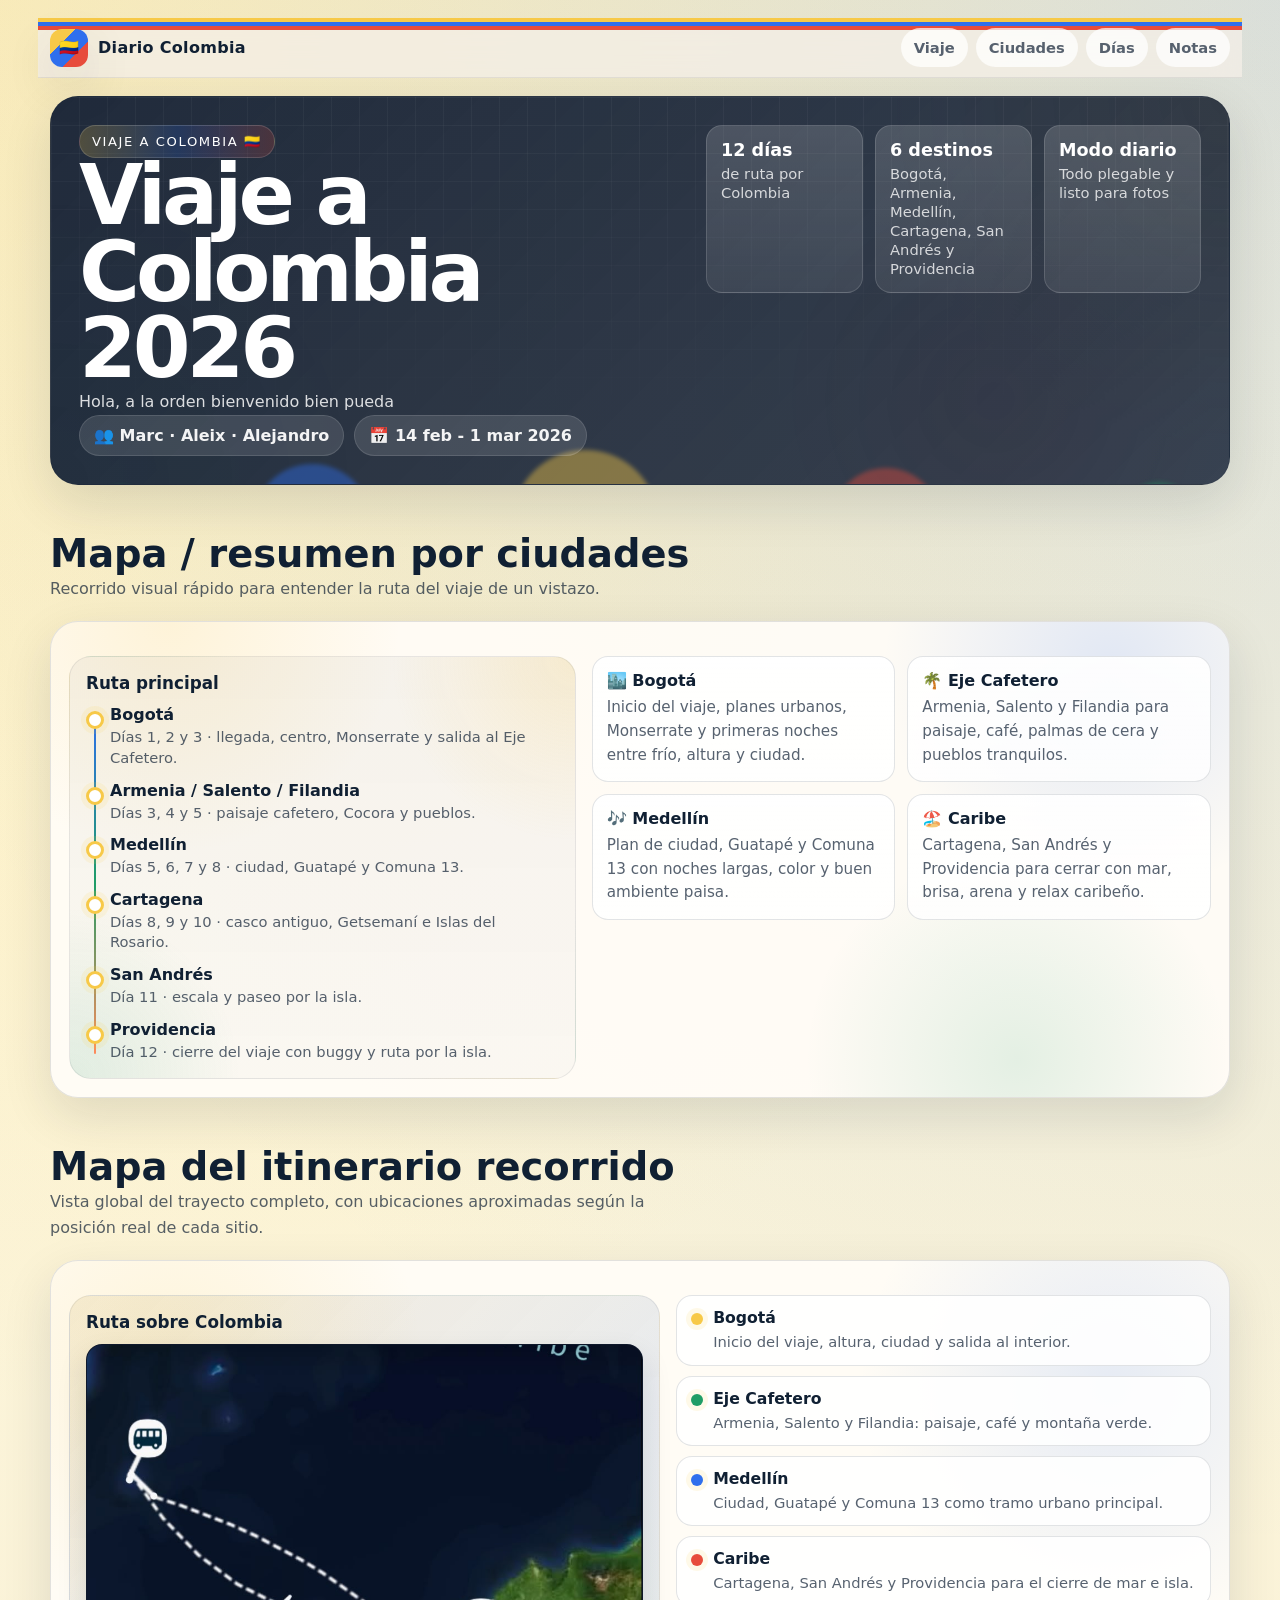
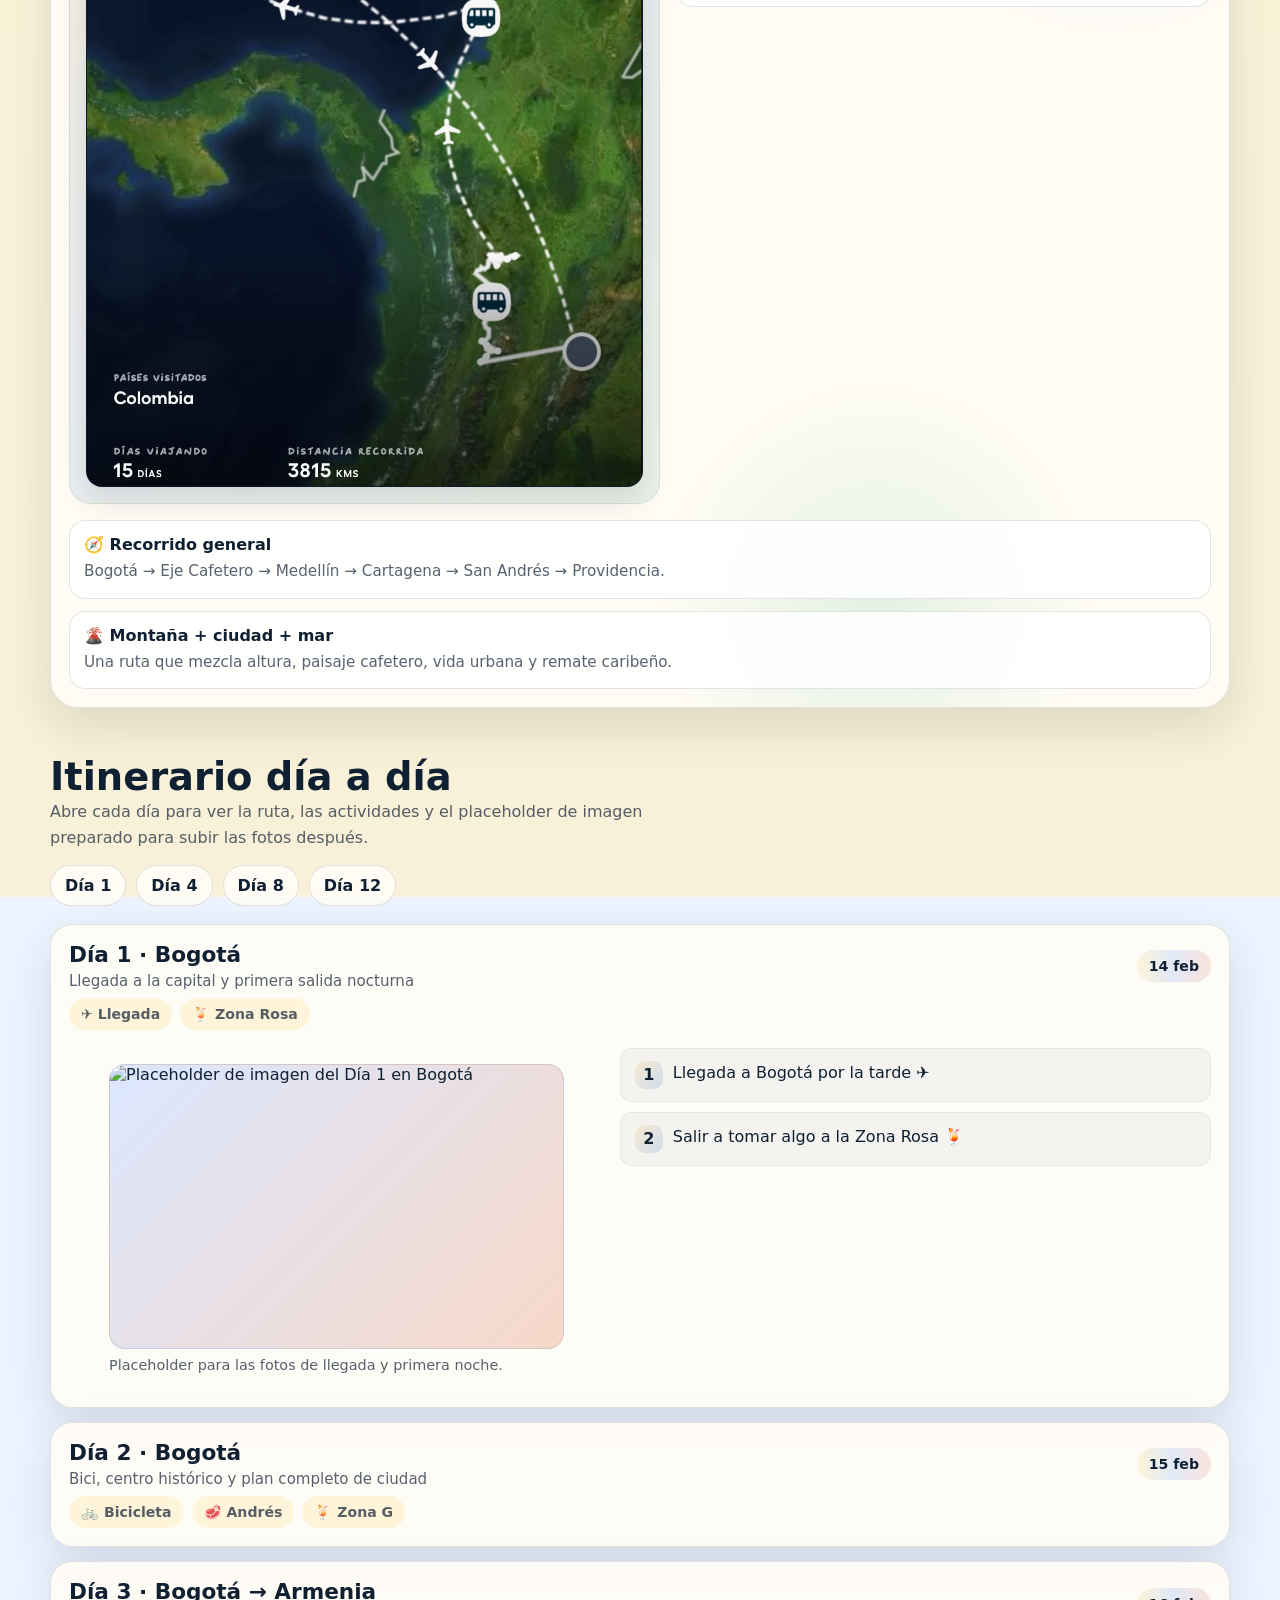
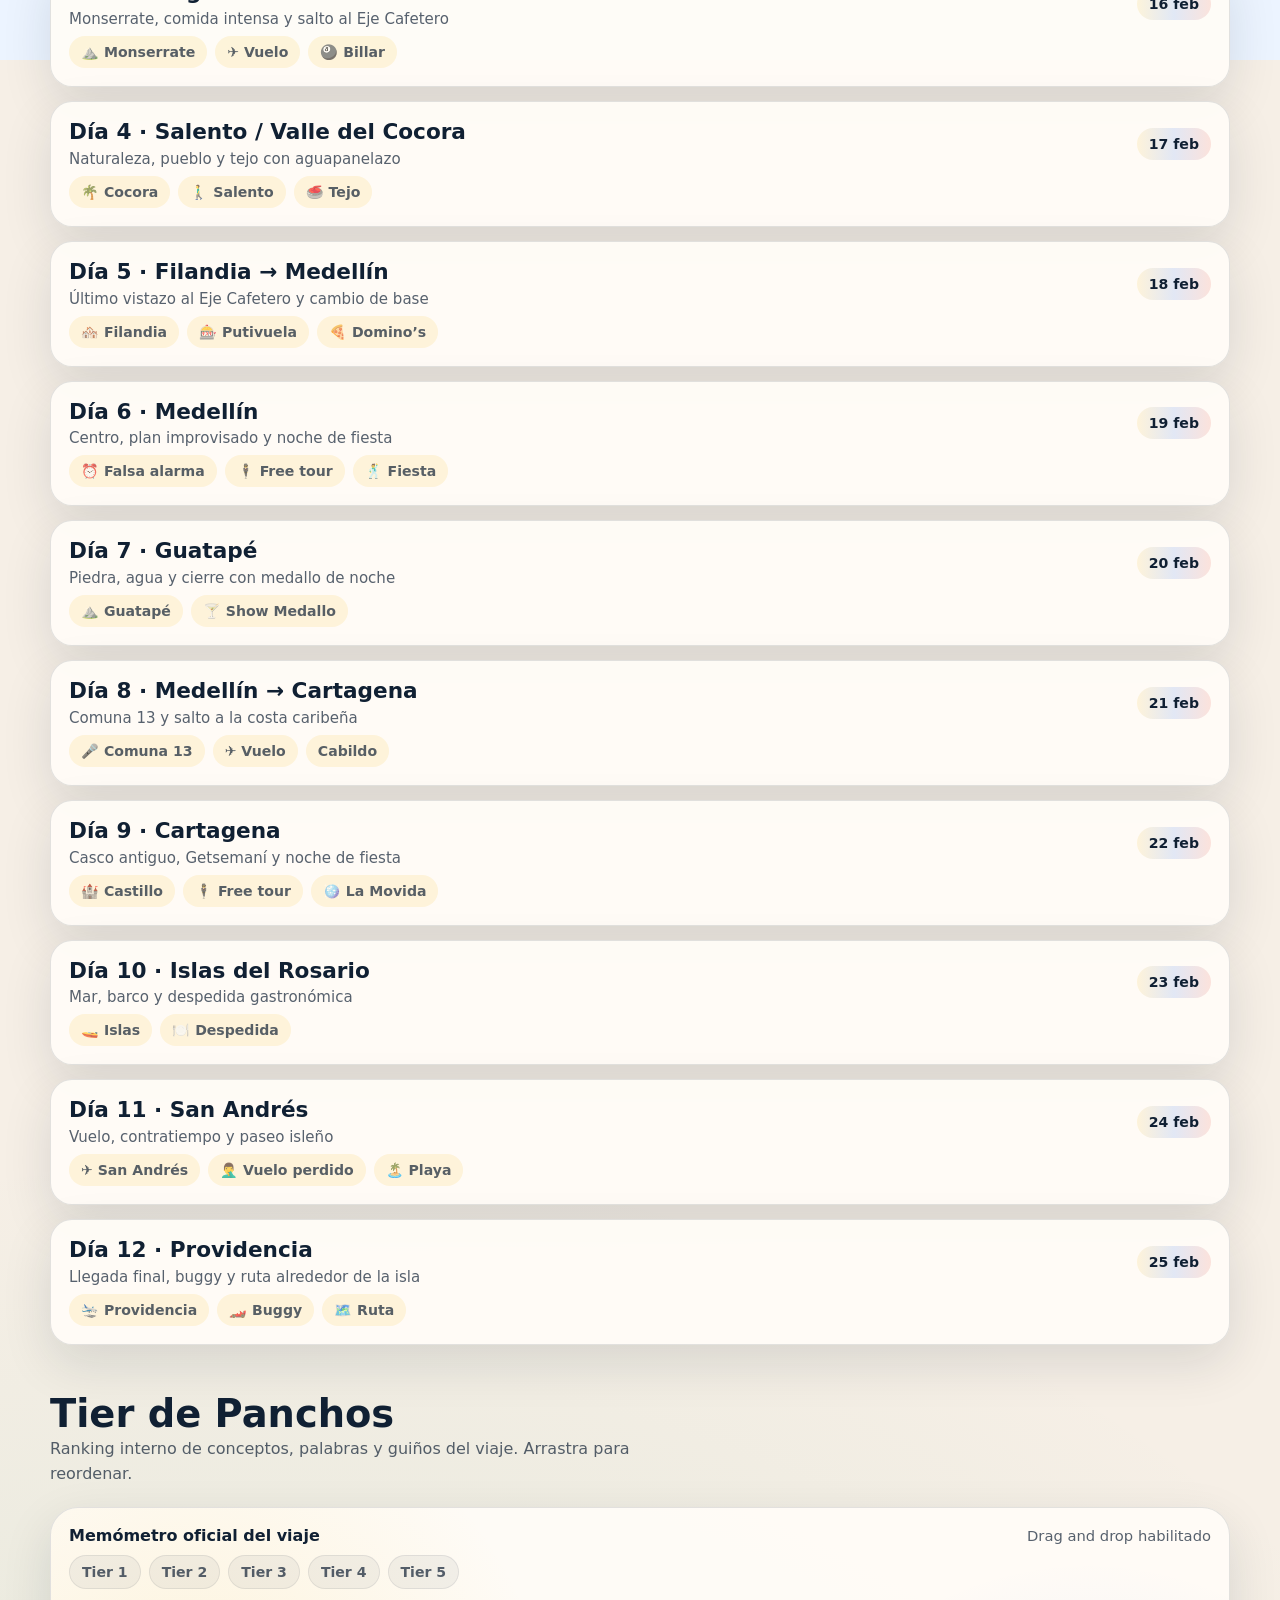
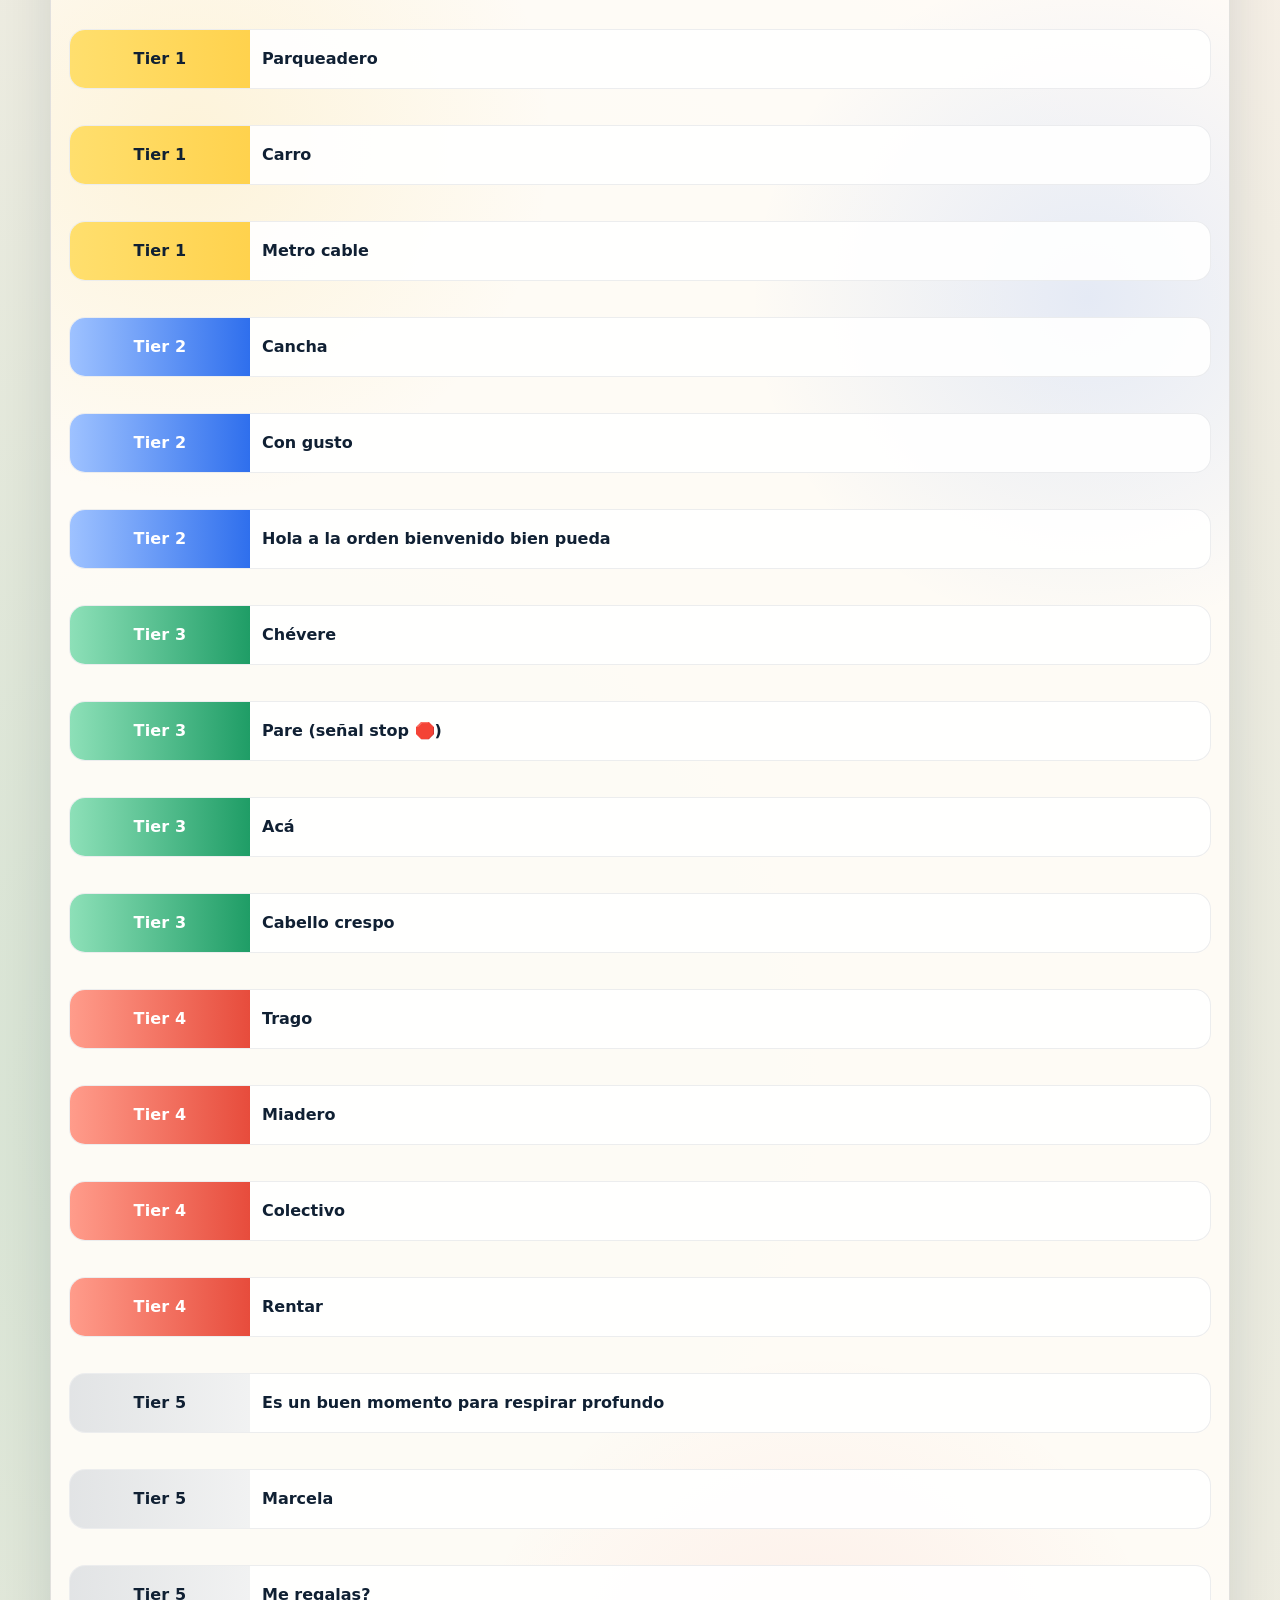
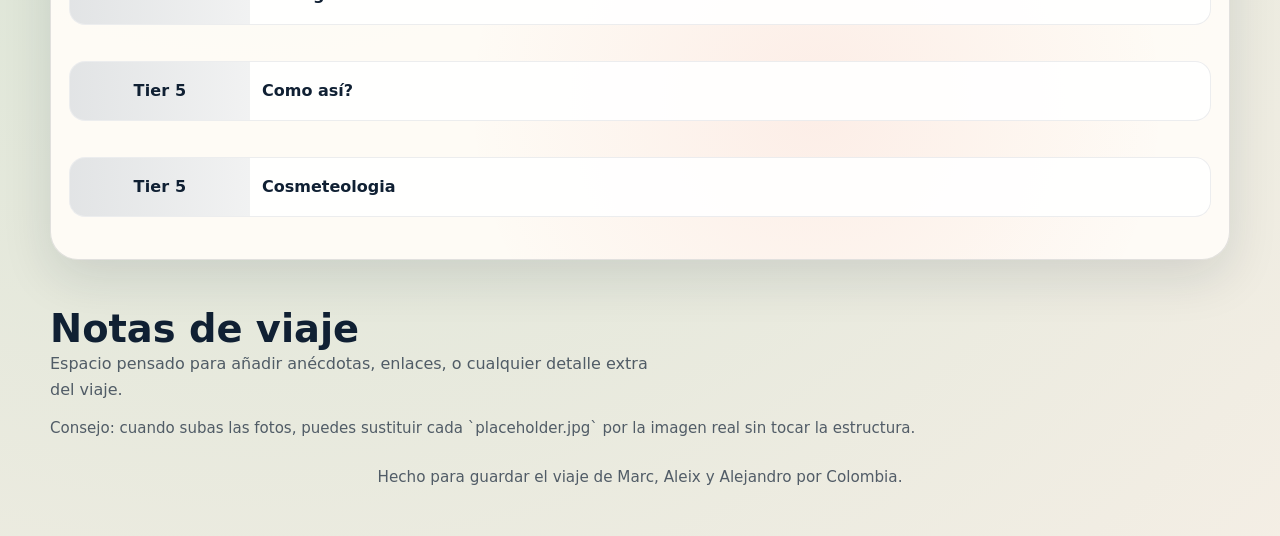
==== colombia/index.html @ e9a7271c "Colombia Init" ====
<!DOCTYPE html>
<html lang="es">
<head>
  <meta charset="UTF-8" />
  <meta name="viewport" content="width=device-width, initial-scale=1.0" />
  <meta name="theme-color" content="#0f172a" />
  <meta name="description" content="Diario de viaje interactivo del viaje a Colombia de Marc, Aleix y Alejandro." />
  <title>Viaje a Colombia 🇨🇴</title>
  <style>
    :root {
      --bg: #f6f0dd;
      --surface: rgba(255, 252, 247, 0.94);
      --surface-2: rgba(255, 255, 255, 0.72);
      --text: #102033;
      --muted: rgba(16, 32, 51, 0.7);
      --line: rgba(16, 32, 51, 0.12);
      --accent: #2f6fed;
      --accent-2: #ff8a5b;
      --success: #1f9d66;
      --col-yellow: #f7c948;
      --col-blue: #2f6fed;
      --col-red: #e74c3c;
      --col-green: #1f9d66;
      --shadow: 0 18px 50px rgba(16, 32, 51, 0.12);
      --radius-xl: 28px;
      --radius-lg: 22px;
      --radius-md: 16px;
      --radius-sm: 12px;
      --max: 1180px;
    }

    * { box-sizing: border-box; }
    html { scroll-behavior: smooth; }
    body {
      margin: 0;
      font-family: Inter, system-ui, -apple-system, BlinkMacSystemFont, "Segoe UI", sans-serif;
      color: var(--text);
      background:
        radial-gradient(circle at top left, rgba(247, 201, 72, 0.22), transparent 20%),
        radial-gradient(circle at top right, rgba(47, 111, 237, 0.18), transparent 22%),
        radial-gradient(circle at 20% 85%, rgba(31, 157, 102, 0.16), transparent 26%),
        linear-gradient(180deg, #fff8d9 0%, #f8f0d8 36%, #ecf4ff 36%, #ecf4ff 47%, #f6efe6 47%, #f6efe6 100%);
      min-height: 100vh;
      overflow-x: hidden;
    }

    img { display: block; max-width: 100%; }
    a { color: inherit; text-decoration: none; }
    button { font: inherit; }

    .page {
      width: min(calc(100% - 24px), var(--max));
      margin: 0 auto;
      padding: 16px 0 40px;
    }

    .topbar {
      position: sticky;
      top: 0;
      z-index: 50;
      backdrop-filter: blur(14px);
      background: rgba(244, 239, 231, 0.78);
      border-bottom: 1px solid rgba(16, 32, 51, 0.08);
      margin: 0 -12px 18px;
      padding: 10px 12px;
      box-shadow: inset 0 4px 0 0 var(--col-yellow), inset 0 8px 0 0 var(--col-blue), inset 0 12px 0 0 var(--col-red);
    }

    .topbar-inner {
      display: flex;
      align-items: center;
      justify-content: space-between;
      gap: 12px;
    }

    .brand {
      display: inline-flex;
      align-items: center;
      gap: 10px;
      font-weight: 800;
      letter-spacing: .02em;
      white-space: nowrap;
    }

    .brand-mark {
      width: 38px;
      height: 38px;
      border-radius: 12px;
      display: grid;
      place-items: center;
      background: linear-gradient(135deg, var(--col-yellow) 0 34%, var(--col-blue) 34% 67%, var(--col-red) 67% 100%);
      color: #fff;
      box-shadow: var(--shadow);
    }

    .nav {
      display: flex;
      gap: 8px;
      flex-wrap: wrap;
      justify-content: flex-end;
    }

    .nav a {
      padding: 10px 12px;
      border: 1px solid transparent;
      border-radius: 999px;
      background: var(--surface-2);
      color: var(--muted);
      font-weight: 600;
      font-size: .92rem;
    }

    .hero {
      position: relative;
      overflow: hidden;
      border: 1px solid rgba(16, 32, 51, 0.08);
      border-radius: var(--radius-xl);
      background:
        linear-gradient(135deg, rgba(18, 30, 51, 0.94), rgba(18, 30, 51, 0.82)),
        radial-gradient(circle at top right, rgba(247, 201, 72, 0.32), transparent 28%),
        radial-gradient(circle at bottom left, rgba(31, 157, 102, 0.22), transparent 26%),
        radial-gradient(circle at 80% 78%, rgba(231, 76, 60, 0.18), transparent 22%);
      color: #fff;
      box-shadow: var(--shadow);
    }

    .hero::before {
      content: "";
      position: absolute;
      inset: 0;
      background-image:
        linear-gradient(rgba(255,255,255,0.05) 1px, transparent 1px),
        linear-gradient(90deg, rgba(255,255,255,0.05) 1px, transparent 1px);
      background-size: 28px 28px;
      mask-image: linear-gradient(180deg, rgba(0,0,0,.8), transparent 90%);
      pointer-events: none;
    }

    .hero::after {
      content: "";
      position: absolute;
      inset: auto -8% -10% -8%;
      height: 180px;
      background:
        radial-gradient(circle at 12% 100%, rgba(31, 157, 102, 0.95) 0 36px, transparent 38px),
        radial-gradient(circle at 26% 100%, rgba(47, 111, 237, 0.95) 0 58px, transparent 60px),
        radial-gradient(circle at 46% 100%, rgba(247, 201, 72, 0.95) 0 72px, transparent 74px),
        radial-gradient(circle at 68% 100%, rgba(231, 76, 60, 0.9) 0 54px, transparent 56px),
        radial-gradient(circle at 88% 100%, rgba(31, 157, 102, 0.8) 0 40px, transparent 42px);
      opacity: 0.45;
      filter: blur(2px);
      pointer-events: none;
    }

    .hero-inner {
      position: relative;
      z-index: 1;
      display: grid;
      gap: 22px;
      padding: 22px;
    }

    .eyebrow {
      display: inline-flex;
      align-items: center;
      gap: 8px;
      width: fit-content;
      padding: 8px 12px;
      border-radius: 999px;
      background: linear-gradient(90deg, rgba(247, 201, 72, 0.22), rgba(47, 111, 237, 0.18), rgba(231, 76, 60, 0.2));
      border: 1px solid rgba(255,255,255,0.14);
      font-size: .82rem;
      letter-spacing: .12em;
      text-transform: uppercase;
    }

    .hero h1 {
      margin: 0;
      font-size: clamp(2.4rem, 8vw, 5.2rem);
      line-height: .92;
      letter-spacing: -.05em;
    }

    .hero p {
      margin: 0;
      color: rgba(255,255,255,0.84);
      line-height: 1.7;
      max-width: 62ch;
    }

    .chips {
      display: flex;
      flex-wrap: wrap;
      gap: 10px;
    }

    .chip {
      padding: 10px 14px;
      border-radius: 999px;
      background: rgba(255,255,255,0.12);
      border: 1px solid rgba(255,255,255,0.12);
      font-weight: 600;
      color: rgba(255,255,255,0.94);
    }

    .hero-actions {
      display: flex;
      flex-wrap: wrap;
      gap: 10px;
    }

    .btn {
      appearance: none;
      border: 0;
      border-radius: 999px;
      padding: 12px 16px;
      font-weight: 700;
      cursor: pointer;
      transition: transform .2s ease, opacity .2s ease, background .2s ease;
    }

    .btn:hover { transform: translateY(-1px); }
    .btn-primary { background: #fff; color: var(--text); }
    .btn-secondary { background: rgba(255,255,255,0.12); color: #fff; border: 1px solid rgba(255,255,255,0.14); }

    .stats {
      display: grid;
      grid-template-columns: repeat(3, minmax(0, 1fr));
      gap: 12px;
    }

    .stat {
      padding: 14px;
      border-radius: var(--radius-md);
      background: linear-gradient(180deg, rgba(255,255,255,0.16), rgba(255,255,255,0.08));
      border: 1px solid rgba(255,255,255,0.14);
    }

    .stat strong {
      display: block;
      font-size: 1.1rem;
      margin-bottom: 4px;
    }

    .stat span { color: rgba(255,255,255,0.78); font-size: .92rem; }

    .section {
      padding-top: 22px;
    }

    .section-header {
      display: flex;
      align-items: end;
      justify-content: space-between;
      gap: 12px;
      margin: 24px 0 14px;
    }

    .section-header h2 {
      margin: 0;
      font-size: clamp(1.55rem, 4vw, 2.4rem);
    }

    .section-header p {
      margin: 0;
      color: var(--muted);
      max-width: 60ch;
      line-height: 1.6;
    }

    .cities {
      margin-top: 20px;
      padding: 18px;
      border: 1px solid var(--line);
      border-radius: var(--radius-xl);
      background: var(--surface);
      box-shadow: var(--shadow);
      position: relative;
      overflow: hidden;
    }

    .cities::before {
      content: "";
      position: absolute;
      inset: 0;
      background:
        radial-gradient(circle at 10% 0%, rgba(247, 201, 72, 0.16), transparent 20%),
        radial-gradient(circle at 90% 10%, rgba(47, 111, 237, 0.14), transparent 20%),
        radial-gradient(circle at 82% 92%, rgba(31, 157, 102, 0.12), transparent 20%);
      pointer-events: none;
    }

    .cities > * { position: relative; z-index: 1; }

    .cities-grid {
      display: grid;
      gap: 16px;
      margin-top: 16px;
    }

    .route-map {
      padding: 16px;
      border-radius: var(--radius-lg);
      background:
        radial-gradient(circle at top right, rgba(247, 201, 72, 0.18), transparent 28%),
        radial-gradient(circle at bottom left, rgba(31, 157, 102, 0.12), transparent 26%),
        linear-gradient(180deg, rgba(16, 32, 51, 0.04), rgba(16, 32, 51, 0.02));
      border: 1px solid rgba(16, 32, 51, 0.08);
    }

    .route-map h3 {
      margin: 0 0 12px;
      font-size: 1.05rem;
    }

    .route-line {
      display: grid;
      gap: 12px;
      position: relative;
      padding-left: 18px;
    }

    .route-line::before {
      content: "";
      position: absolute;
      left: 8px;
      top: 8px;
      bottom: 8px;
      width: 2px;
      background: linear-gradient(180deg, var(--accent), var(--success), var(--accent-2));
      border-radius: 999px;
    }

    .stop {
      position: relative;
      display: grid;
      gap: 3px;
      padding-left: 6px;
    }

    .stop::before {
      content: "";
      position: absolute;
      left: -18px;
      top: 6px;
      width: 12px;
      height: 12px;
      border-radius: 50%;
      background: #fff;
      border: 3px solid var(--col-yellow);
      box-shadow: 0 0 0 5px rgba(247, 201, 72, 0.12);
    }

    .stop strong { display: block; }

    .stop span {
      color: var(--muted);
      font-size: .92rem;
      line-height: 1.4;
    }

    .city-cards {
      display: grid;
      gap: 12px;
    }

    .city-card {
      padding: 14px;
      border-radius: var(--radius-md);
      background: linear-gradient(180deg, rgba(255,255,255,0.92), rgba(255,255,255,0.82));
      border: 1px solid var(--line);
    }

    .city-card strong {
      display: block;
      margin-bottom: 6px;
      font-size: 1rem;
    }

    .city-card p {
      margin: 0;
      color: var(--muted);
      line-height: 1.55;
      font-size: .95rem;
    }

    .journey-map {
      margin-top: 20px;
      padding: 18px;
      border: 1px solid var(--line);
      border-radius: var(--radius-xl);
      background: var(--surface);
      box-shadow: var(--shadow);
      position: relative;
      overflow: hidden;
    }

    .journey-map::before {
      content: "";
      position: absolute;
      inset: 0;
      background:
        radial-gradient(circle at 12% 18%, rgba(247, 201, 72, 0.18), transparent 18%),
        radial-gradient(circle at 88% 12%, rgba(47, 111, 237, 0.14), transparent 18%),
        radial-gradient(circle at 60% 88%, rgba(31, 157, 102, 0.14), transparent 20%);
      pointer-events: none;
    }

    .journey-map > * { position: relative; z-index: 1; }

    .journey-map-grid {
      display: grid;
      gap: 16px;
      margin-top: 16px;
    }

    .journey-visual {
      padding: 16px;
      border-radius: var(--radius-lg);
      border: 1px solid rgba(16, 32, 51, 0.08);
      background:
        linear-gradient(180deg, rgba(16, 32, 51, 0.03), rgba(16, 32, 51, 0.01)),
        linear-gradient(135deg, rgba(247, 201, 72, 0.14), rgba(47, 111, 237, 0.08), rgba(31, 157, 102, 0.08));
    }

    .journey-skip {
      display: grid;
      gap: 14px;
    }

    .journey-step {
      display: grid;
      gap: 4px;
      padding: 12px 14px;
      border-radius: var(--radius-md);
      background: rgba(255,255,255,0.86);
      border: 1px solid rgba(16, 32, 51, 0.08);
      position: relative;
      margin-left: 18px;
    }

    .journey-step::before {
      content: "";
      position: absolute;
      left: -18px;
      top: 50%;
      transform: translateY(-50%);
      width: 12px;
      height: 12px;
      border-radius: 50%;
      background: linear-gradient(135deg, var(--col-yellow), var(--col-blue), var(--col-red));
      box-shadow: 0 0 0 5px rgba(247, 201, 72, 0.12);
    }

    .journey-step strong {
      display: block;
      font-size: 1rem;
    }

    .journey-step span {
      color: var(--muted);
      font-size: .92rem;
      line-height: 1.45;
    }

    .route-connector {
      height: 3px;
      border-radius: 999px;
      background: linear-gradient(90deg, var(--col-yellow), var(--col-blue), var(--col-green), var(--col-red));
      margin: 14px 0;
    }

    .journey-summary {
      display: grid;
      gap: 12px;
    }

    .journey-summary-card {
      padding: 14px;
      border-radius: var(--radius-md);
      background: rgba(255,255,255,0.88);
      border: 1px solid var(--line);
    }

    .journey-summary-card strong {
      display: block;
      margin-bottom: 6px;
      font-size: 1rem;
    }

    .journey-summary-card p {
      margin: 0;
      color: var(--muted);
      line-height: 1.55;
      font-size: .95rem;
    }

    .map-panel {
      margin-top: 20px;
      padding: 18px;
      border: 1px solid var(--line);
      border-radius: var(--radius-xl);
      background: var(--surface);
      box-shadow: var(--shadow);
      position: relative;
      overflow: hidden;
    }

    .map-panel::before {
      content: "";
      position: absolute;
      inset: 0;
      background:
        radial-gradient(circle at 10% 10%, rgba(247, 201, 72, 0.16), transparent 18%),
        radial-gradient(circle at 90% 12%, rgba(47, 111, 237, 0.12), transparent 18%),
        radial-gradient(circle at 70% 90%, rgba(31, 157, 102, 0.12), transparent 18%);
      pointer-events: none;
    }

    .map-panel > * { position: relative; z-index: 1; }

    .map-grid {
      display: grid;
      gap: 16px;
      margin-top: 16px;
    }

    .map-figure {
      padding: 16px;
      border-radius: var(--radius-lg);
      border: 1px solid rgba(16, 32, 51, 0.08);
      background:
        linear-gradient(180deg, rgba(16, 32, 51, 0.03), rgba(16, 32, 51, 0.01)),
        linear-gradient(135deg, rgba(247, 201, 72, 0.12), rgba(47, 111, 237, 0.08), rgba(31, 157, 102, 0.08));
    }

    .map-figure h3 {
      margin: 0 0 12px;
      font-size: 1.05rem;
    }

    .colombia-map {
      width: 100%;
      height: auto;
      display: block;
    }

    .map-image {
      width: 100%;
      display: block;
      aspect-ratio: 3 / 4;
      object-fit: cover;
      object-position: center;
      border-radius: var(--radius-md);
      border: 1px solid rgba(16, 32, 51, 0.1);
      box-shadow: 0 14px 30px rgba(16, 32, 51, 0.12);
      background: #0f172a;
    }

    .map-path {
      stroke: var(--text);
      stroke-width: 3.2;
      stroke-linecap: round;
      stroke-linejoin: round;
      fill: none;
      stroke-dasharray: 7 7;
      opacity: 0.9;
    }

    .map-point {
      stroke: #fff;
      stroke-width: 4;
    }

    .map-point-label {
      font-size: 11px;
      fill: var(--text);
      font-weight: 700;
    }

    .map-point-dates {
      font-size: 9px;
      fill: var(--muted);
    }

    .map-legend {
      display: grid;
      gap: 10px;
    }

    .legend-item {
      display: flex;
      align-items: flex-start;
      gap: 10px;
      padding: 12px 14px;
      border-radius: var(--radius-md);
      background: rgba(255,255,255,0.88);
      border: 1px solid var(--line);
    }

    .legend-dot {
      width: 12px;
      height: 12px;
      border-radius: 50%;
      margin-top: 5px;
      flex: 0 0 auto;
      box-shadow: 0 0 0 5px rgba(247, 201, 72, 0.12);
    }

    .legend-item strong {
      display: block;
      margin-bottom: 4px;
      font-size: .98rem;
    }

    .legend-item span {
      color: var(--muted);
      font-size: .92rem;
      line-height: 1.45;
    }

    .tier-wrap {
      margin-top: 20px;
      padding: 18px;
      border: 1px solid var(--line);
      border-radius: var(--radius-xl);
      background: var(--surface);
      box-shadow: var(--shadow);
      position: relative;
      overflow: hidden;
    }

    .tier-wrap::before {
      content: "";
      position: absolute;
      inset: 0;
      background:
        radial-gradient(circle at 12% 12%, rgba(247, 201, 72, 0.16), transparent 18%),
        radial-gradient(circle at 88% 20%, rgba(47, 111, 237, 0.12), transparent 18%),
        radial-gradient(circle at 65% 92%, rgba(231, 76, 60, 0.08), transparent 18%);
      pointer-events: none;
    }

    .tier-wrap > * { position: relative; z-index: 1; }

    .tier-list {
      display: grid;
      gap: 12px;
      margin-top: 16px;
    }

    .tier-header {
      display: flex;
      flex-wrap: wrap;
      align-items: center;
      justify-content: space-between;
      gap: 10px;
      margin-bottom: 8px;
    }

    .tier-header strong {
      font-size: 1rem;
    }

    .tier-header span {
      color: var(--muted);
      font-size: .92rem;
    }

    .tier-item {
      display: grid;
      grid-template-columns: 132px 1fr;
      gap: 12px;
      align-items: stretch;
      border-radius: var(--radius-md);
      overflow: hidden;
      border: 1px solid rgba(16, 32, 51, 0.08);
      background: rgba(255,255,255,0.9);
      cursor: grab;
    }

    .tier-item:active { cursor: grabbing; }

    .tier-item.dragging { opacity: .55; transform: scale(.99); }

    .tier-rank {
      display: grid;
      place-items: center;
      padding: 14px 10px;
      font-weight: 900;
      color: #102033;
      text-align: center;
      line-height: 1.15;
      letter-spacing: .01em;
    }

    .tier-content {
      padding: 14px 14px 14px 0;
      display: flex;
      align-items: center;
      min-height: 58px;
      font-weight: 700;
    }

    .tier-item.t-top .tier-rank { background: linear-gradient(90deg, #ffdf6e, #ffd24d); }
    .tier-item.t-bacano .tier-rank { background: linear-gradient(90deg, #8de0b8, #1f9d66); color: #fff; }
    .tier-item.t-raro .tier-rank { background: linear-gradient(90deg, #9ec2ff, #2f6fed); color: #fff; }
    .tier-item.t-uff .tier-rank { background: linear-gradient(90deg, #ff9c8b, #e74c3c); color: #fff; }
    .tier-item.t-ruido .tier-rank { background: linear-gradient(90deg, rgba(16, 32, 51, 0.12), rgba(16, 32, 51, 0.06)); }

    .tier-dropzone {
      height: 12px;
      border-radius: 999px;
      background: transparent;
    }

    .tier-dropzone.active {
      background: linear-gradient(90deg, rgba(247, 201, 72, 0.2), rgba(47, 111, 237, 0.14), rgba(31, 157, 102, 0.14));
    }

    .tier-note {
      margin-top: 12px;
      color: var(--muted);
      font-size: .94rem;
      line-height: 1.6;
    }

    .tier-pills {
      display: flex;
      flex-wrap: wrap;
      gap: 8px;
      margin-top: 10px;
    }

    .tier-pill {
      padding: 8px 12px;
      border-radius: 999px;
      background: rgba(16, 32, 51, 0.05);
      border: 1px solid rgba(16, 32, 51, 0.08);
      color: var(--muted);
      font-size: .88rem;
      font-weight: 700;
    }

    .controls {
      display: flex;
      flex-wrap: wrap;
      gap: 10px;
      margin: 14px 0 18px;
    }

    .control {
      padding: 10px 14px;
      border-radius: 999px;
      border: 1px solid var(--line);
      background: var(--surface);
      color: var(--text);
      cursor: pointer;
      font-weight: 700;
    }

    .timeline {
      display: grid;
      gap: 14px;
    }

    .day {
      border: 1px solid var(--line);
      border-radius: var(--radius-lg);
      background: var(--surface);
      box-shadow: var(--shadow);
      overflow: hidden;
    }

    .day summary {
      list-style: none;
      cursor: pointer;
      padding: 16px;
      display: grid;
      gap: 10px;
    }

    .day summary::-webkit-details-marker { display: none; }

    .day-head {
      display: flex;
      align-items: center;
      justify-content: space-between;
      gap: 14px;
    }

    .day-title {
      display: grid;
      gap: 6px;
    }

    .day-title h3 {
      margin: 0;
      font-size: 1.22rem;
      line-height: 1.1;
    }

    .day-meta {
      color: var(--muted);
      font-size: .94rem;
    }

    .day-badge {
      flex: 0 0 auto;
      padding: 8px 12px;
      border-radius: 999px;
      background: linear-gradient(90deg, rgba(247, 201, 72, 0.16), rgba(47, 111, 237, 0.14), rgba(231, 76, 60, 0.14));
      color: var(--text);
      font-weight: 800;
      font-size: .88rem;
    }

    .day-body {
      display: grid;
      gap: 16px;
      padding: 0 16px 16px;
    }

    .day-open {
      display: flex;
      flex-wrap: wrap;
      gap: 8px;
      margin-top: -2px;
    }

    .mini-chip {
      padding: 8px 12px;
      border-radius: 999px;
      background: rgba(247, 201, 72, 0.16);
      color: var(--muted);
      font-weight: 700;
      font-size: .88rem;
    }

    .content-grid {
      display: grid;
      gap: 16px;
    }

    .photo {
      display: grid;
      gap: 8px;
    }

    .photo img {
      width: 100%;
      aspect-ratio: 16 / 10;
      object-fit: cover;
      border-radius: var(--radius-md);
      border: 1px solid var(--line);
      background: linear-gradient(135deg, #dbe7ff, #f7d8c8);
    }

    .photo figcaption {
      color: var(--muted);
      font-size: .9rem;
    }

    .activity-list {
      margin: 0;
      padding: 0;
      list-style: none;
      display: grid;
      gap: 10px;
    }

    .activity-list li {
      display: flex;
      gap: 10px;
      align-items: flex-start;
      padding: 12px 14px;
      border-radius: var(--radius-sm);
      background: rgba(16, 32, 51, 0.04);
      border: 1px solid rgba(16, 32, 51, 0.06);
      line-height: 1.5;
    }

    .bullet {
      width: 28px;
      height: 28px;
      border-radius: 10px;
      display: grid;
      place-items: center;
      flex: 0 0 auto;
      background: linear-gradient(135deg, rgba(247, 201, 72, 0.2), rgba(47, 111, 237, 0.18));
      color: var(--text);
      font-weight: 800;
    }

    .note {
      color: var(--muted);
      font-size: .94rem;
      line-height: 1.6;
      margin: 0;
    }

    .footer {
      padding: 28px 0 10px;
      color: var(--muted);
      text-align: center;
      font-size: .95rem;
    }

    @media (min-width: 720px) {
      .page { padding-top: 18px; }
      .hero-inner { grid-template-columns: 1.1fr .9fr; align-items: end; padding: 28px; }
      .cities-grid { grid-template-columns: .9fr 1.1fr; align-items: start; }
      .city-cards { grid-template-columns: repeat(2, minmax(0, 1fr)); }
      .journey-map-grid { grid-template-columns: 1.05fr .95fr; align-items: start; }
      .map-grid { grid-template-columns: 1.05fr .95fr; align-items: start; }
      .tier-item { grid-template-columns: 180px 1fr; }
      .content-grid { grid-template-columns: .95fr 1.05fr; align-items: start; }
      .stats { align-self: start; }
      .day-body { padding: 0 18px 18px; }
      .day summary { padding: 18px; }
      .day-title h3 { font-size: 1.35rem; }
    }

    @media (max-width: 719px) {
      .topbar-inner { flex-direction: column; align-items: stretch; }
      .nav { justify-content: flex-start; }
      .stats { grid-template-columns: 1fr; }
      .section-header { flex-direction: column; align-items: start; }
      .hero h1 { text-wrap: balance; }
    }
  </style>
</head>
<body>
  <div class="page">
    <header class="topbar">
      <div class="topbar-inner">
        <div class="brand">
          <span class="brand-mark">🇨🇴</span>
          <span>Diario Colombia</span>
        </div>
        <nav class="nav" aria-label="Navegación principal">
          <a href="#viaje">Viaje</a>
          <a href="#ciudades">Ciudades</a>
          <a href="#dias">Días</a>
          <a href="#notas">Notas</a>
        </nav>
      </div>
    </header>

    <section class="hero" id="viaje">
      <div class="hero-inner">
        <div>
          <div class="eyebrow">Viaje a Colombia 🇨🇴</div>
          <h1>Viaje a Colombia<br />2026</h1>
          <p>
            Hola, a la orden bienvenido bien pueda
          </p>
          <div class="chips" aria-label="Resumen del viaje">
            <span class="chip">👥 Marc · Aleix · Alejandro</span>
            <span class="chip">📅 14 feb - 1 mar 2026</span>
          </div>
        </div>

        <div class="stats" aria-label="Resumen rápido">
          <div class="stat">
            <strong>12 días</strong>
            <span>de ruta por Colombia</span>
          </div>
          <div class="stat">
            <strong>6 destinos</strong>
            <span>Bogotá, Armenia, Medellín, Cartagena, San Andrés y Providencia</span>
          </div>
          <div class="stat">
            <strong>Modo diario</strong>
            <span>Todo plegable y listo para fotos</span>
          </div>
        </div>
      </div>
    </section>

    <section class="section" id="ciudades">
      <div class="section-header">
        <div>
          <h2>Mapa / resumen por ciudades</h2>
          <p>Recorrido visual rápido para entender la ruta del viaje de un vistazo.</p>
        </div>
      </div>

      <div class="cities">
        <div class="cities-grid">
          <div class="route-map" aria-label="Ruta del viaje por ciudades">
            <h3>Ruta principal</h3>
            <div class="route-line">
              <div class="stop">
                <strong>Bogotá</strong>
                <span>Días 1, 2 y 3 · llegada, centro, Monserrate y salida al Eje Cafetero.</span>
              </div>
              <div class="stop">
                <strong>Armenia / Salento / Filandia</strong>
                <span>Días 3, 4 y 5 · paisaje cafetero, Cocora y pueblos.</span>
              </div>
              <div class="stop">
                <strong>Medellín</strong>
                <span>Días 5, 6, 7 y 8 · ciudad, Guatapé y Comuna 13.</span>
              </div>
              <div class="stop">
                <strong>Cartagena</strong>
                <span>Días 8, 9 y 10 · casco antiguo, Getsemaní e Islas del Rosario.</span>
              </div>
              <div class="stop">
                <strong>San Andrés</strong>
                <span>Día 11 · escala y paseo por la isla.</span>
              </div>
              <div class="stop">
                <strong>Providencia</strong>
                <span>Día 12 · cierre del viaje con buggy y ruta por la isla.</span>
              </div>
            </div>
          </div>

          <div class="city-cards">
            <article class="city-card">
              <strong>🏙️ Bogotá</strong>
              <p>Inicio del viaje, planes urbanos, Monserrate y primeras noches entre frío, altura y ciudad.</p>
            </article>
            <article class="city-card">
              <strong>🌴 Eje Cafetero</strong>
              <p>Armenia, Salento y Filandia para paisaje, café, palmas de cera y pueblos tranquilos.</p>
            </article>
            <article class="city-card">
              <strong>🎶 Medellín</strong>
              <p>Plan de ciudad, Guatapé y Comuna 13 con noches largas, color y buen ambiente paisa.</p>
            </article>
            <article class="city-card">
              <strong>🏖️ Caribe</strong>
              <p>Cartagena, San Andrés y Providencia para cerrar con mar, brisa, arena y relax caribeño.</p>
            </article>
          </div>
        </div>
      </div>
    </section>

    <section class="section" id="mapa-itinerario">
      <div class="section-header">
        <div>
          <h2>Mapa del itinerario recorrido</h2>
          <p>Vista global del trayecto completo, con ubicaciones aproximadas según la posición real de cada sitio.</p>
        </div>
      </div>

      <div class="map-panel">
        <div class="map-grid">
          <div class="map-figure" aria-label="Mapa estilizado de Colombia con itinerario">
            <h3>Ruta sobre Colombia</h3>
            <img class="map-image" src="images/polarsteps.jpeg" alt="Mapa del itinerario recorrido en Colombia" loading="lazy" />
          </div>

          <div class="map-legend">
            <div class="legend-item">
              <span class="legend-dot" style="background: var(--col-yellow);"></span>
              <div>
                <strong>Bogotá</strong>
                <span>Inicio del viaje, altura, ciudad y salida al interior.</span>
              </div>
            </div>
            <div class="legend-item">
              <span class="legend-dot" style="background: var(--col-green);"></span>
              <div>
                <strong>Eje Cafetero</strong>
                <span>Armenia, Salento y Filandia: paisaje, café y montaña verde.</span>
              </div>
            </div>
            <div class="legend-item">
              <span class="legend-dot" style="background: var(--col-blue);"></span>
              <div>
                <strong>Medellín</strong>
                <span>Ciudad, Guatapé y Comuna 13 como tramo urbano principal.</span>
              </div>
            </div>
            <div class="legend-item">
              <span class="legend-dot" style="background: var(--col-red);"></span>
              <div>
                <strong>Caribe</strong>
                <span>Cartagena, San Andrés y Providencia para el cierre de mar e isla.</span>
              </div>
            </div>
          </div>
        </div>

        <div class="journey-summary" style="margin-top:16px;">
          <article class="journey-summary-card">
            <strong>🧭 Recorrido general</strong>
            <p>Bogotá → Eje Cafetero → Medellín → Cartagena → San Andrés → Providencia.</p>
          </article>
          <article class="journey-summary-card">
            <strong>🌋 Montaña + ciudad + mar</strong>
            <p>Una ruta que mezcla altura, paisaje cafetero, vida urbana y remate caribeño.</p>
          </article>
        </div>
      </div>
    </section>

    <section class="section" id="dias">
      <div class="section-header">
        <div>
          <h2>Itinerario día a día</h2>
          <p>Abre cada día para ver la ruta, las actividades y el placeholder de imagen preparado para subir las fotos después.</p>
        </div>
      </div>

      <div class="controls" aria-label="Accesos rápidos">
        <a class="control" href="#dia-1">Día 1</a>
        <a class="control" href="#dia-4">Día 4</a>
        <a class="control" href="#dia-8">Día 8</a>
        <a class="control" href="#dia-12">Día 12</a>
      </div>

      <div class="timeline" id="timeline">
        <details class="day" id="dia-1" open>
          <summary>
            <div class="day-head">
              <div class="day-title">
                <h3>Día 1 · Bogotá</h3>
                <div class="day-meta">Llegada a la capital y primera salida nocturna</div>
              </div>
              <span class="day-badge">14 feb</span>
            </div>
            <div class="day-open">
              <span class="mini-chip">✈️ Llegada</span>
              <span class="mini-chip">🍹 Zona Rosa</span>
            </div>
          </summary>
          <div class="day-body">
            <div class="content-grid">
              <figure class="photo">
                <img src="placeholder.jpg" alt="Placeholder de imagen del Día 1 en Bogotá" loading="lazy" />
                <figcaption>Placeholder para las fotos de llegada y primera noche.</figcaption>
              </figure>
              <ul class="activity-list">
                <li><span class="bullet">1</span><span>Llegada a Bogotá por la tarde ✈️</span></li>
                <li><span class="bullet">2</span><span>Salir a tomar algo a la Zona Rosa 🍹</span></li>
              </ul>
            </div>
          </div>
        </details>

        <details class="day" id="dia-2">
          <summary>
            <div class="day-head">
              <div class="day-title">
                <h3>Día 2 · Bogotá</h3>
                <div class="day-meta">Bici, centro histórico y plan completo de ciudad</div>
              </div>
              <span class="day-badge">15 feb</span>
            </div>
            <div class="day-open">
              <span class="mini-chip">🚲 Bicicleta</span>
              <span class="mini-chip">🥩 Andrés</span>
              <span class="mini-chip">🍹 Zona G</span>
            </div>
          </summary>
          <div class="day-body">
            <div class="content-grid">
              <figure class="photo">
                <img src="placeholder.jpg" alt="Placeholder de imagen del Día 2 en Bogotá" loading="lazy" />
                <figcaption>Placeholder para fotos del paseo por Bogotá.</figcaption>
              </figure>
              <ul class="activity-list">
                <li><span class="bullet">1</span><span>Paseo en bicicleta 🚲</span></li>
                <li><span class="bullet">2</span><span>Comida en La Candelaria 🍔</span></li>
                <li><span class="bullet">3</span><span>Tour por el centro de Bogotá</span></li>
                <li><span class="bullet">4</span><span>Cena en Andrés Carne de Res 🥩</span></li>
                <li><span class="bullet">5</span><span>Cubata en Zona G 🍹</span></li>
              </ul>
            </div>
          </div>
        </details>

        <details class="day" id="dia-3">
          <summary>
            <div class="day-head">
              <div class="day-title">
                <h3>Día 3 · Bogotá → Armenia</h3>
                <div class="day-meta">Monserrate, comida intensa y salto al Eje Cafetero</div>
              </div>
              <span class="day-badge">16 feb</span>
            </div>
            <div class="day-open">
              <span class="mini-chip">⛰️ Monserrate</span>
              <span class="mini-chip">✈️ Vuelo</span>
              <span class="mini-chip">🎱 Billar</span>
            </div>
          </summary>
          <div class="day-body">
            <div class="content-grid">
              <figure class="photo">
                <img src="placeholder.jpg" alt="Placeholder de imagen del Día 3 entre Bogotá y Armenia" loading="lazy" />
                <figcaption>Placeholder para fotos de Monserrate, viaje y noche en Armenia.</figcaption>
              </figure>
              <ul class="activity-list">
                <li><span class="bullet">1</span><span>Visita a Monserrate ⛰️</span></li>
                <li><span class="bullet">2</span><span>Comida (sopa) 🍜 💀</span></li>
                <li><span class="bullet">3</span><span>Vuelo a Armenia ✈️</span></li>
                <li><span class="bullet">4</span><span>Llegada al apartamento 🚕</span></li>
                <li><span class="bullet">5</span><span>Cena en Las Perras 🌭</span></li>
                <li><span class="bullet">6</span><span>Billar y tejo 🎱</span></li>
              </ul>
            </div>
          </div>
        </details>

        <details class="day" id="dia-4">
          <summary>
            <div class="day-head">
              <div class="day-title">
                <h3>Día 4 · Salento / Valle del Cocora</h3>
                <div class="day-meta">Naturaleza, pueblo y tejo con aguapanelazo</div>
              </div>
              <span class="day-badge">17 feb</span>
            </div>
            <div class="day-open">
              <span class="mini-chip">🌴 Cocora</span>
              <span class="mini-chip">🚶‍♂️ Salento</span>
              <span class="mini-chip">🥌 Tejo</span>
            </div>
          </summary>
          <div class="day-body">
            <div class="content-grid">
              <figure class="photo">
                <img src="placeholder.jpg" alt="Placeholder de imagen del Día 4 en Valle del Cocora y Salento" loading="lazy" />
                <figcaption>Placeholder para fotos de palmeras, pueblo y noche con aguardiente.</figcaption>
              </figure>
              <ul class="activity-list">
                <li><span class="bullet">1</span><span>Tour Valle del Cocora con Jorge 🌴</span></li>
                <li><span class="bullet">2</span><span>Paseo por Salento 🚶‍♂️</span></li>
                <li><span class="bullet">3</span><span>Aguardiente y Tejo 🥌</span></li>
              </ul>
            </div>
          </div>
        </details>

        <details class="day" id="dia-5">
          <summary>
            <div class="day-head">
              <div class="day-title">
                <h3>Día 5 · Filandia → Medellín</h3>
                <div class="day-meta">Último vistazo al Eje Cafetero y cambio de base</div>
              </div>
              <span class="day-badge">18 feb</span>
            </div>
            <div class="day-open">
              <span class="mini-chip">🏘️ Filandia</span>
              <span class="mini-chip">🎰 Putivuela</span>
              <span class="mini-chip">🍕 Domino’s</span>
            </div>
          </summary>
          <div class="day-body">
            <div class="content-grid">
              <figure class="photo">
                <img src="placeholder.jpg" alt="Placeholder de imagen del Día 5 entre Filandia y Medellín" loading="lazy" />
                <figcaption>Placeholder para fotos de Filandia, vuelo y noche en Medellín.</figcaption>
              </figure>
              <ul class="activity-list">
                <li><span class="bullet">1</span><span>Visita a Filandia 🏘️</span></li>
                <li><span class="bullet">2</span><span>Vuelo a Medellín ✈️</span></li>
                <li><span class="bullet">3</span><span>Putivuela 🎰</span></li>
                <li><span class="bullet">4</span><span>Domino’s Pizza 🍕</span></li>
              </ul>
            </div>
          </div>
        </details>

        <details class="day" id="dia-6">
          <summary>
            <div class="day-head">
              <div class="day-title">
                <h3>Día 6 · Medellín</h3>
                <div class="day-meta">Centro, plan improvisado y noche de fiesta</div>
              </div>
              <span class="day-badge">19 feb</span>
            </div>
            <div class="day-open">
              <span class="mini-chip">⏰ Falsa alarma</span>
              <span class="mini-chip">🕴️ Free tour</span>
              <span class="mini-chip">🕺 Fiesta</span>
            </div>
          </summary>
          <div class="day-body">
            <div class="content-grid">
              <figure class="photo">
                <img src="placeholder.jpg" alt="Placeholder de imagen del Día 6 en Medellín" loading="lazy" />
                <figcaption>Placeholder para fotos del centro y de la noche en Medellín.</figcaption>
              </figure>
              <ul class="activity-list">
                <li><span class="bullet">1</span><span>Falsa alarma Guatapé ⏰</span></li>
                <li><span class="bullet">2</span><span>Free tour "no free" en el Centro de Medellín 🕴️</span></li>
                <li><span class="bullet">3</span><span>Marcela El Retiro + fiesta 🕺</span></li>
              </ul>
            </div>
          </div>
        </details>

        <details class="day" id="dia-7">
          <summary>
            <div class="day-head">
              <div class="day-title">
                <h3>Día 7 · Guatapé</h3>
                <div class="day-meta">Piedra, agua y cierre con medallo de noche</div>
              </div>
              <span class="day-badge">20 feb</span>
            </div>
            <div class="day-open">
              <span class="mini-chip">⛰️ Guatapé</span>
              <span class="mini-chip">🍸 Show Medallo</span>
            </div>
          </summary>
          <div class="day-body">
            <div class="content-grid">
              <figure class="photo">
                <img src="placeholder.jpg" alt="Placeholder de imagen del Día 7 en Guatapé" loading="lazy" />
                <figcaption>Placeholder para fotos del pueblo, la piedra y la noche.</figcaption>
              </figure>
              <ul class="activity-list">
                <li><span class="bullet">1</span><span>Guatapé ⛰️</span></li>
                <li><span class="bullet">2</span><span>Show Medallo 🍸</span></li>
              </ul>
            </div>
          </div>
        </details>

        <details class="day" id="dia-8">
          <summary>
            <div class="day-head">
              <div class="day-title">
                <h3>Día 8 · Medellín → Cartagena</h3>
                <div class="day-meta">Comuna 13 y salto a la costa caribeña</div>
              </div>
              <span class="day-badge">21 feb</span>
            </div>
            <div class="day-open">
              <span class="mini-chip">🎤 Comuna 13</span>
              <span class="mini-chip">✈️ Vuelo</span>
              <span class="mini-chip">Cabildo</span>
            </div>
          </summary>
          <div class="day-body">
            <div class="content-grid">
              <figure class="photo">
                <img src="placeholder.jpg" alt="Placeholder de imagen del Día 8 entre Medellín y Cartagena" loading="lazy" />
                <figcaption>Placeholder para fotos del tour y llegada a Cartagena.</figcaption>
              </figure>
              <ul class="activity-list">
                <li><span class="bullet">1</span><span>Tour Comuna 13 🎤</span></li>
                <li><span class="bullet">2</span><span>Vuelo a Cartagena de Indias ✈️</span></li>
                <li><span class="bullet">3</span><span>Cena en Cabildo</span></li>
              </ul>
            </div>
          </div>
        </details>

        <details class="day" id="dia-9">
          <summary>
            <div class="day-head">
              <div class="day-title">
                <h3>Día 9 · Cartagena</h3>
                <div class="day-meta">Casco antiguo, Getsemaní y noche de fiesta</div>
              </div>
              <span class="day-badge">22 feb</span>
            </div>
            <div class="day-open">
              <span class="mini-chip">🏰 Castillo</span>
              <span class="mini-chip">🕴️ Free tour</span>
              <span class="mini-chip">🪩 La Movida</span>
            </div>
          </summary>
          <div class="day-body">
            <div class="content-grid">
              <figure class="photo">
                <img src="placeholder.jpg" alt="Placeholder de imagen del Día 9 en Cartagena" loading="lazy" />
                <figcaption>Placeholder para fotos del casco histórico y la noche cartagenera.</figcaption>
              </figure>
              <ul class="activity-list">
                <li><span class="bullet">1</span><span>Free tour por el casco antiguo 🕴️</span></li>
                <li><span class="bullet">2</span><span>Free tour Getsemaní + Castillo San Felipe 🏰</span></li>
                <li><span class="bullet">3</span><span>Fiesta en La Movida 🪩</span></li>
              </ul>
            </div>
          </div>
        </details>

        <details class="day" id="dia-10">
          <summary>
            <div class="day-head">
              <div class="day-title">
                <h3>Día 10 · Islas del Rosario</h3>
                <div class="day-meta">Mar, barco y despedida gastronómica</div>
              </div>
              <span class="day-badge">23 feb</span>
            </div>
            <div class="day-open">
              <span class="mini-chip">🚤 Islas</span>
              <span class="mini-chip">🍽️ Despedida</span>
            </div>
          </summary>
          <div class="day-body">
            <div class="content-grid">
              <figure class="photo">
                <img src="placeholder.jpg" alt="Placeholder de imagen del Día 10 en Islas del Rosario" loading="lazy" />
                <figcaption>Placeholder para fotos de mar, barco y última cena en Cartagena.</figcaption>
              </figure>
              <ul class="activity-list">
                <li><span class="bullet">1</span><span>Tour Islas del Rosario 🚤</span></li>
                <li><span class="bullet">2</span><span>Cena de despedida en Cabildo 🍽️</span></li>
              </ul>
            </div>
          </div>
        </details>

        <details class="day" id="dia-11">
          <summary>
            <div class="day-head">
              <div class="day-title">
                <h3>Día 11 · San Andrés</h3>
                <div class="day-meta">Vuelo, contratiempo y paseo isleño</div>
              </div>
              <span class="day-badge">24 feb</span>
            </div>
            <div class="day-open">
              <span class="mini-chip">✈️ San Andrés</span>
              <span class="mini-chip">🤦‍♂️ Vuelo perdido</span>
              <span class="mini-chip">🏝️ Playa</span>
            </div>
          </summary>
          <div class="day-body">
            <div class="content-grid">
              <figure class="photo">
                <img src="placeholder.jpg" alt="Placeholder de imagen del Día 11 en San Andrés" loading="lazy" />
                <figcaption>Placeholder para fotos del vuelo, el paseo y la cena.</figcaption>
              </figure>
              <ul class="activity-list">
                <li><span class="bullet">1</span><span>Vuelo a San Andrés ✈️</span></li>
                <li><span class="bullet">2</span><span>Vuelo perdido a Providencia 🤦‍♂️</span></li>
                <li><span class="bullet">3</span><span>Paseo por San Andrés 🏝️</span></li>
                <li><span class="bullet">4</span><span>Cena en El Peruano 🐟</span></li>
              </ul>
            </div>
          </div>
        </details>

        <details class="day" id="dia-12">
          <summary>
            <div class="day-head">
              <div class="day-title">
                <h3>Día 12 · Providencia</h3>
                <div class="day-meta">Llegada final, buggy y ruta alrededor de la isla</div>
              </div>
              <span class="day-badge">25 feb</span>
            </div>
            <div class="day-open">
              <span class="mini-chip">🛬 Providencia</span>
              <span class="mini-chip">🏎️ Buggy</span>
              <span class="mini-chip">🗺️ Ruta</span>
            </div>
          </summary>
          <div class="day-body">
            <div class="content-grid">
              <figure class="photo">
                <img src="placeholder.jpg" alt="Placeholder de imagen del Día 12 en Providencia" loading="lazy" />
                <figcaption>Placeholder para fotos de Providencia y la ruta por la isla.</figcaption>
              </figure>
              <ul class="activity-list">
                <li><span class="bullet">1</span><span>Llegada a Providencia 🛬</span></li>
                <li><span class="bullet">2</span><span>Alquiler de Buggy 🏎️</span></li>
                <li><span class="bullet">3</span><span>Ruta por la isla 🗺️</span></li>
              </ul>
            </div>
          </div>
        </details>
      </div>
    </section>

    <section class="section" id="tier-de-panchos">
      <div class="section-header">
        <div>
          <h2>Tier de Panchos</h2>
          <p>Ranking interno de conceptos, palabras y guiños del viaje. Arrastra para reordenar.</p>
        </div>
      </div>

      <div class="tier-wrap">
        <div class="tier-header">
          <strong>Memómetro oficial del viaje</strong>
          <span>Drag and drop habilitado</span>
        </div>
        <div class="tier-pills" aria-label="Niveles de tier list">
          <span class="tier-pill">Tier 1</span>
          <span class="tier-pill">Tier 2</span>
          <span class="tier-pill">Tier 3</span>
          <span class="tier-pill">Tier 4</span>
          <span class="tier-pill">Tier 5</span>
        </div>
        <div class="tier-list">
          <div class="tier-dropzone"></div>
          <div class="tier-item t-top" draggable="true"><div class="tier-rank">Tier 1</div><div class="tier-content">Parqueadero</div></div>
          <div class="tier-dropzone"></div>
          <div class="tier-item t-top" draggable="true"><div class="tier-rank">Tier 1</div><div class="tier-content">Carro</div></div>
          <div class="tier-dropzone"></div>
          <div class="tier-item t-top" draggable="true"><div class="tier-rank">Tier 1</div><div class="tier-content">Metro cable</div></div>
          <div class="tier-dropzone"></div>
          <div class="tier-item t-raro" draggable="true"><div class="tier-rank">Tier 2</div><div class="tier-content">Cancha</div></div>
          <div class="tier-dropzone"></div>
          <div class="tier-item t-raro" draggable="true"><div class="tier-rank">Tier 2</div><div class="tier-content">Con gusto</div></div>
          <div class="tier-dropzone"></div>
          <div class="tier-item t-raro" draggable="true"><div class="tier-rank">Tier 2</div><div class="tier-content">Hola a la orden bienvenido bien pueda</div></div>
          <div class="tier-dropzone"></div>
          <div class="tier-item t-bacano" draggable="true"><div class="tier-rank">Tier 3</div><div class="tier-content">Chévere</div></div>
          <div class="tier-dropzone"></div>
          <div class="tier-item t-bacano" draggable="true"><div class="tier-rank">Tier 3</div><div class="tier-content">Pare (señal stop 🛑)</div></div>
          <div class="tier-dropzone"></div>
          <div class="tier-item t-bacano" draggable="true"><div class="tier-rank">Tier 3</div><div class="tier-content">Acá</div></div>
          <div class="tier-dropzone"></div>
          <div class="tier-item t-bacano" draggable="true"><div class="tier-rank">Tier 3</div><div class="tier-content">Cabello crespo</div></div>
          <div class="tier-dropzone"></div>
          <div class="tier-item t-uff" draggable="true"><div class="tier-rank">Tier 4</div><div class="tier-content">Trago</div></div>
          <div class="tier-dropzone"></div>
          <div class="tier-item t-uff" draggable="true"><div class="tier-rank">Tier 4</div><div class="tier-content">Miadero</div></div>
          <div class="tier-dropzone"></div>
          <div class="tier-item t-uff" draggable="true"><div class="tier-rank">Tier 4</div><div class="tier-content">Colectivo</div></div>
          <div class="tier-dropzone"></div>
          <div class="tier-item t-uff" draggable="true"><div class="tier-rank">Tier 4</div><div class="tier-content">Rentar</div></div>
          <div class="tier-dropzone"></div>
          <div class="tier-item t-ruido" draggable="true"><div class="tier-rank">Tier 5</div><div class="tier-content">Es un buen momento para respirar profundo</div></div>
          <div class="tier-dropzone"></div>
          <div class="tier-item t-ruido" draggable="true"><div class="tier-rank">Tier 5</div><div class="tier-content">Marcela</div></div>
          <div class="tier-dropzone"></div>
          <div class="tier-item t-ruido" draggable="true"><div class="tier-rank">Tier 5</div><div class="tier-content">Me regalas?</div></div>
          <div class="tier-dropzone"></div>
          <div class="tier-item t-ruido" draggable="true"><div class="tier-rank">Tier 5</div><div class="tier-content">Como así?</div></div>
          <div class="tier-dropzone"></div>
          <div class="tier-item t-ruido" draggable="true"><div class="tier-rank">Tier 5</div><div class="tier-content">Cosmeteologia</div></div>
          <div class="tier-dropzone"></div>
        </div>
      </div>
    </section>

    <section class="section" id="notas">
      <div class="section-header">
        <div>
          <h2>Notas de viaje</h2>
          <p>Espacio pensado para añadir anécdotas, enlaces, o cualquier detalle extra del viaje.</p>
        </div>
      </div>
      <p class="note">
        Consejo: cuando subas las fotos, puedes sustituir cada `placeholder.jpg` por la imagen real sin tocar la estructura.
      </p>
    </section>

    <footer class="footer">
      Hecho para guardar el viaje de Marc, Aleix y Alejandro por Colombia.
    </footer>
  </div>

  <script>
    const days = Array.from(document.querySelectorAll('.day'));
    const expandAll = document.getElementById('expandAll');
    const collapseAll = document.getElementById('collapseAll');
    const tierList = document.querySelector('.tier-list');
    let draggedTierItem = null;

    expandAll.addEventListener('click', () => {
      days.forEach(day => day.open = true);
    });

    collapseAll.addEventListener('click', () => {
      days.forEach(day => day.open = false);
      const first = document.querySelector('#dia-1');
      if (first) first.open = true;
    });

    if (tierList) {
      const tierItems = Array.from(tierList.querySelectorAll('.tier-item'));
      const dropzones = Array.from(tierList.querySelectorAll('.tier-dropzone'));

      tierItems.forEach(item => {
        item.addEventListener('dragstart', () => {
          draggedTierItem = item;
          item.classList.add('dragging');
        });

        item.addEventListener('dragend', () => {
          item.classList.remove('dragging');
          draggedTierItem = null;
          dropzones.forEach(zone => zone.classList.remove('active'));
        });
      });

      dropzones.forEach(zone => {
        zone.addEventListener('dragover', event => {
          event.preventDefault();
          zone.classList.add('active');
        });

        zone.addEventListener('dragleave', () => zone.classList.remove('active'));

        zone.addEventListener('drop', event => {
          event.preventDefault();
          zone.classList.remove('active');
          if (!draggedTierItem || zone === draggedTierItem.previousElementSibling || zone === draggedTierItem.nextElementSibling) return;

          const targetIndex = dropzones.indexOf(zone);
          const referenceNode = tierList.children[targetIndex];
          tierList.insertBefore(draggedTierItem, referenceNode || null);
          tierList.insertBefore(zone, draggedTierItem.nextElementSibling);
        });
      });
    }
  </script>
</body>
</html>
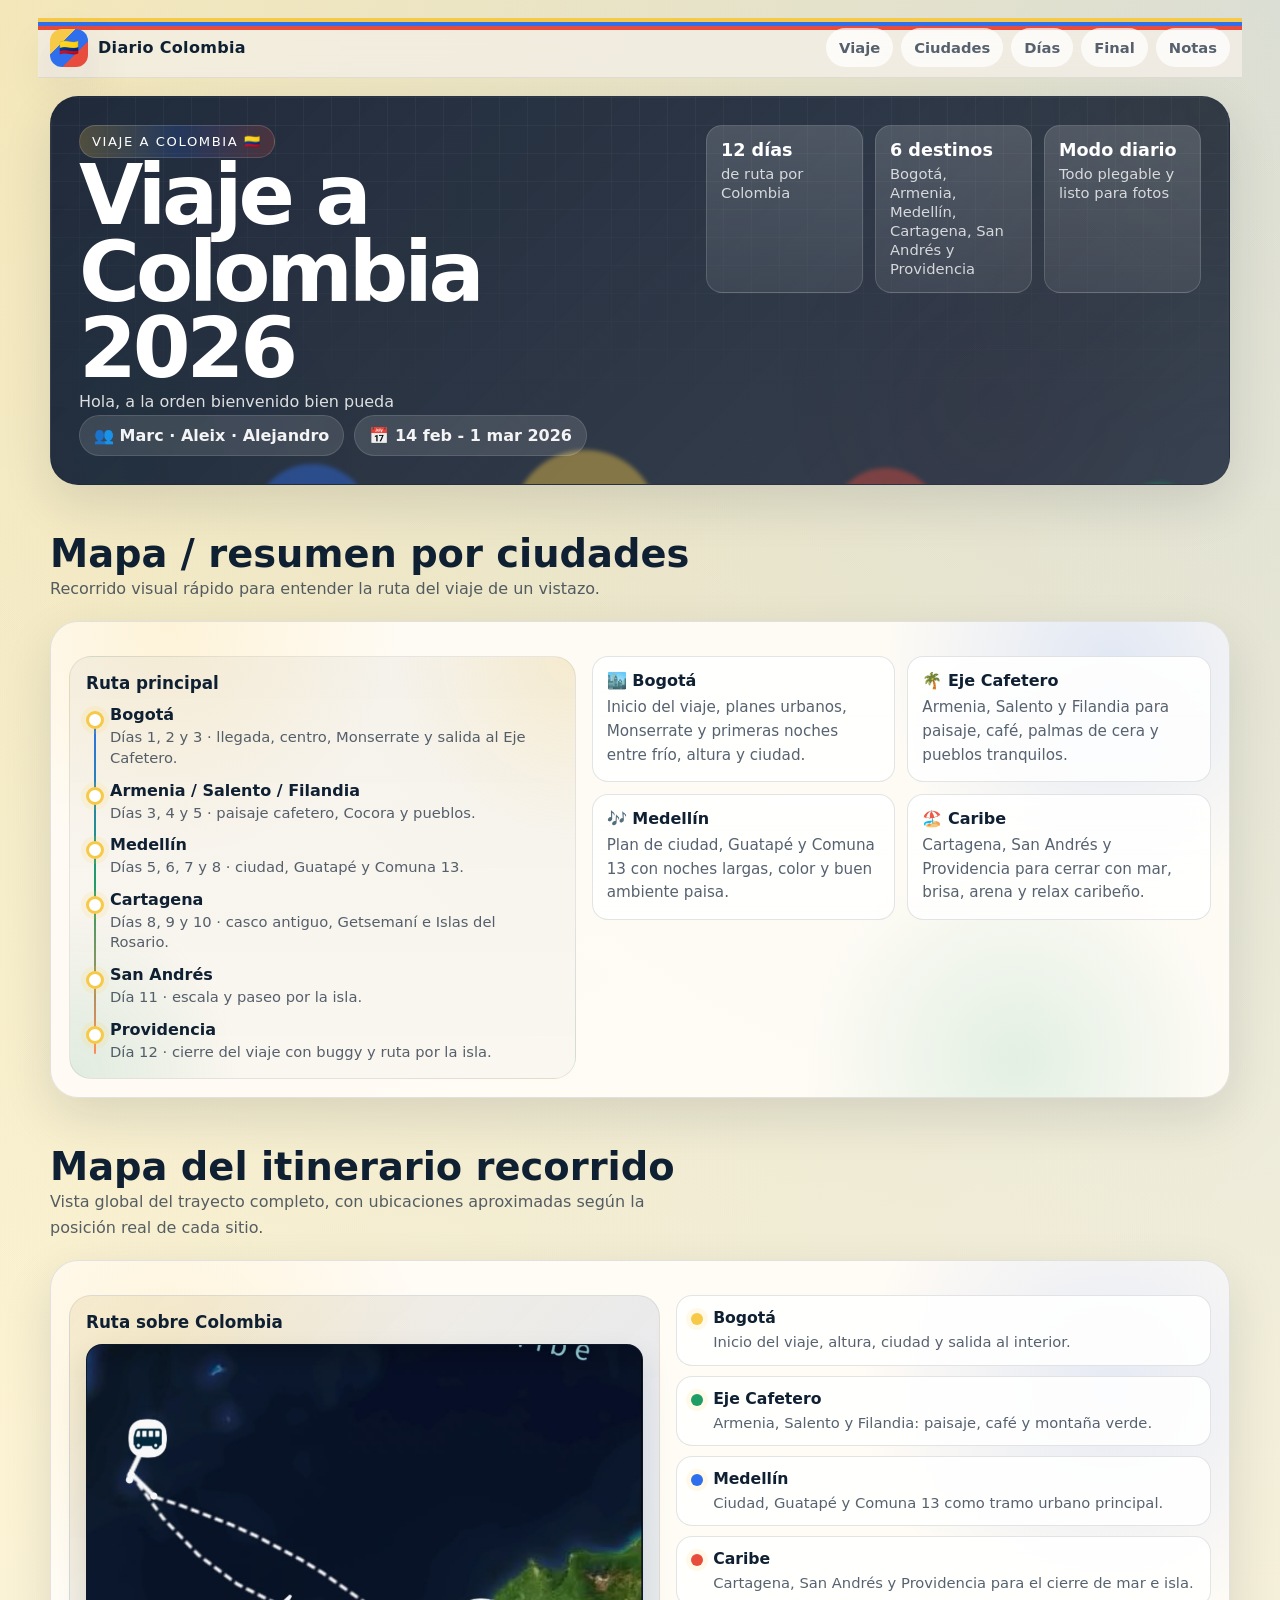
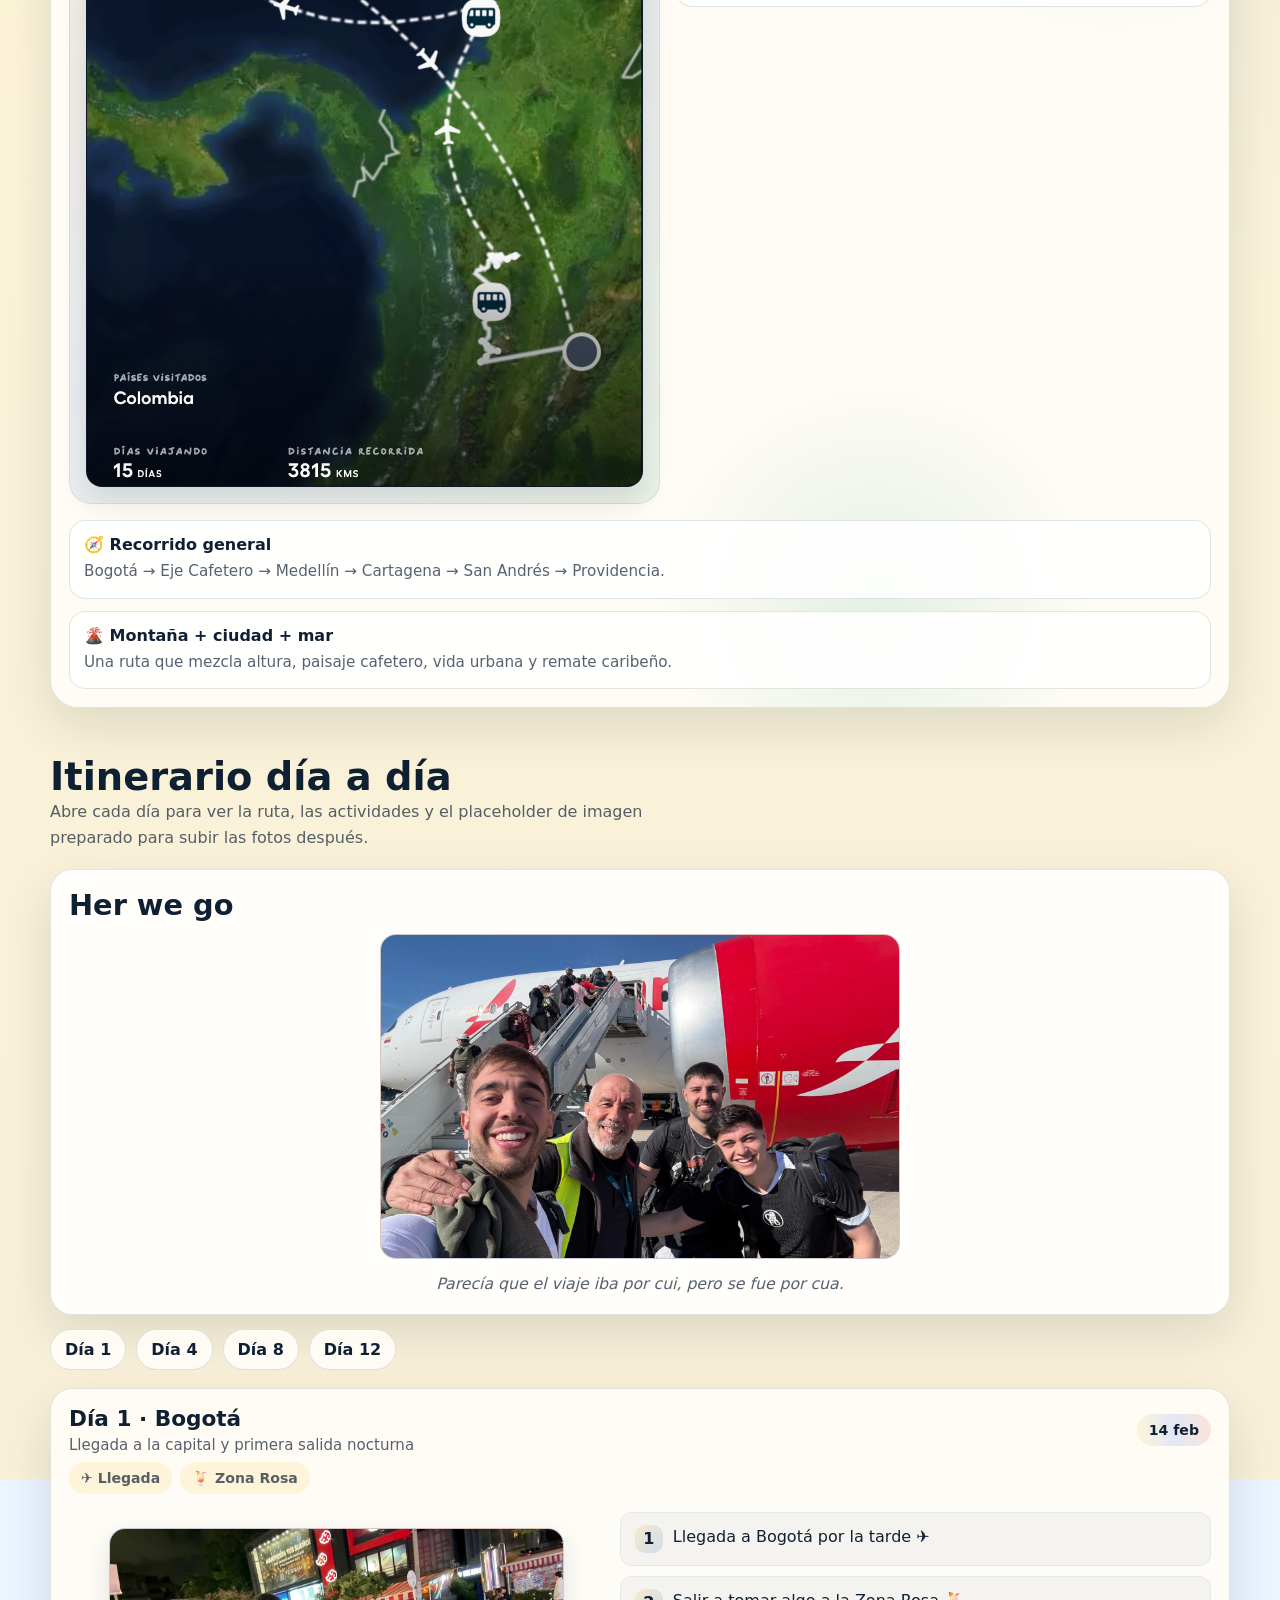
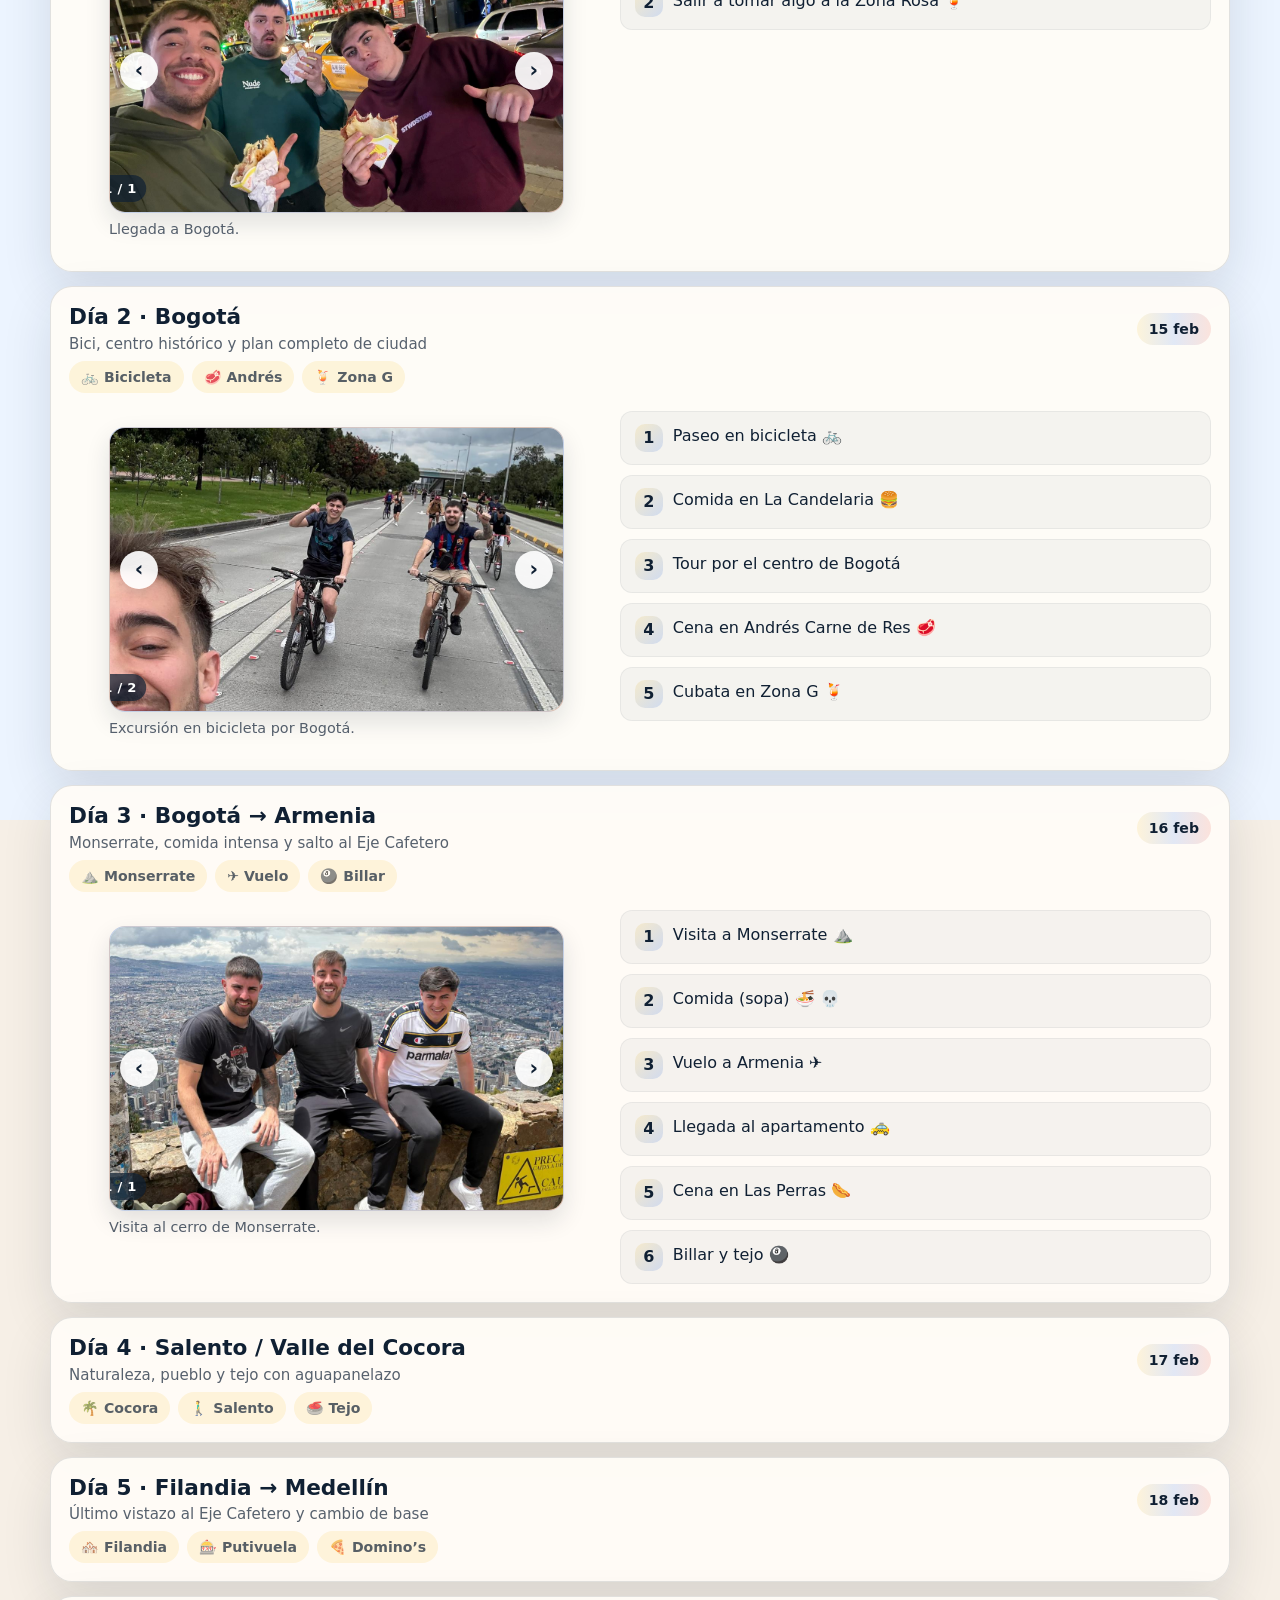
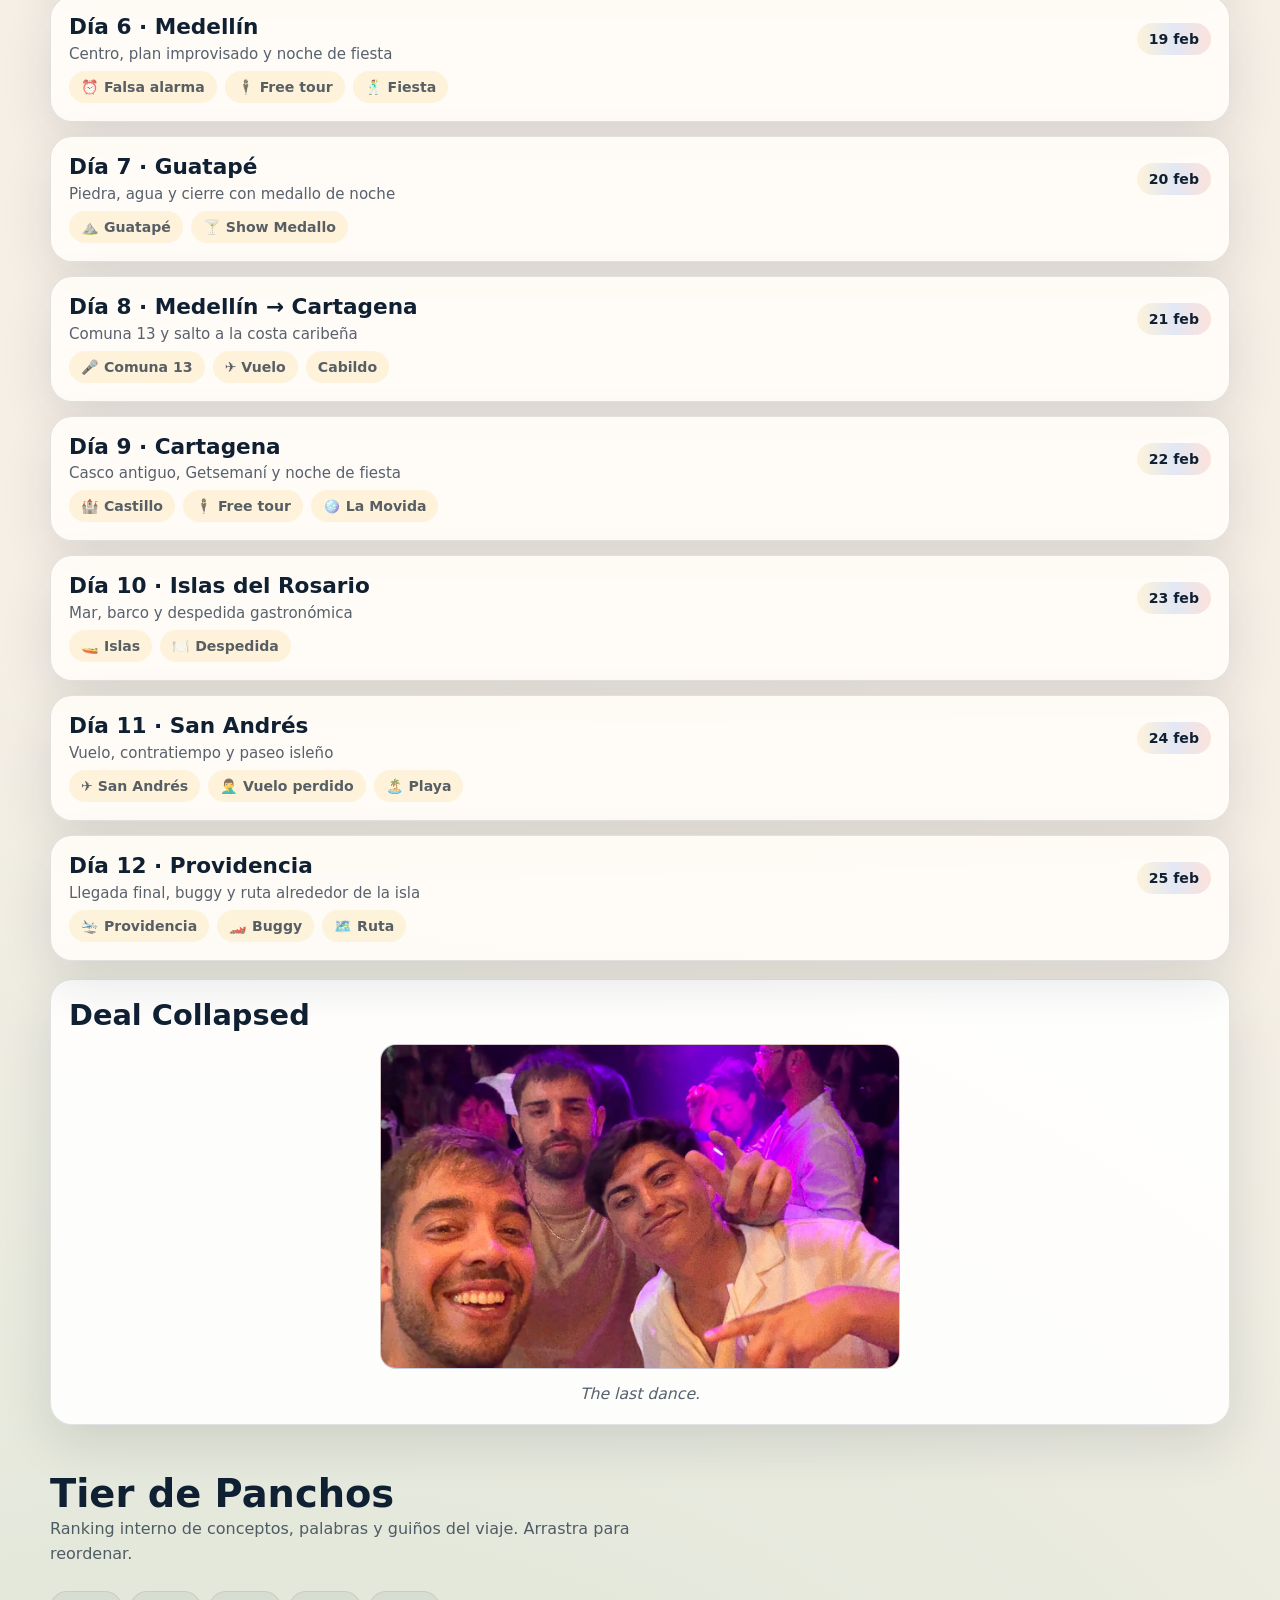
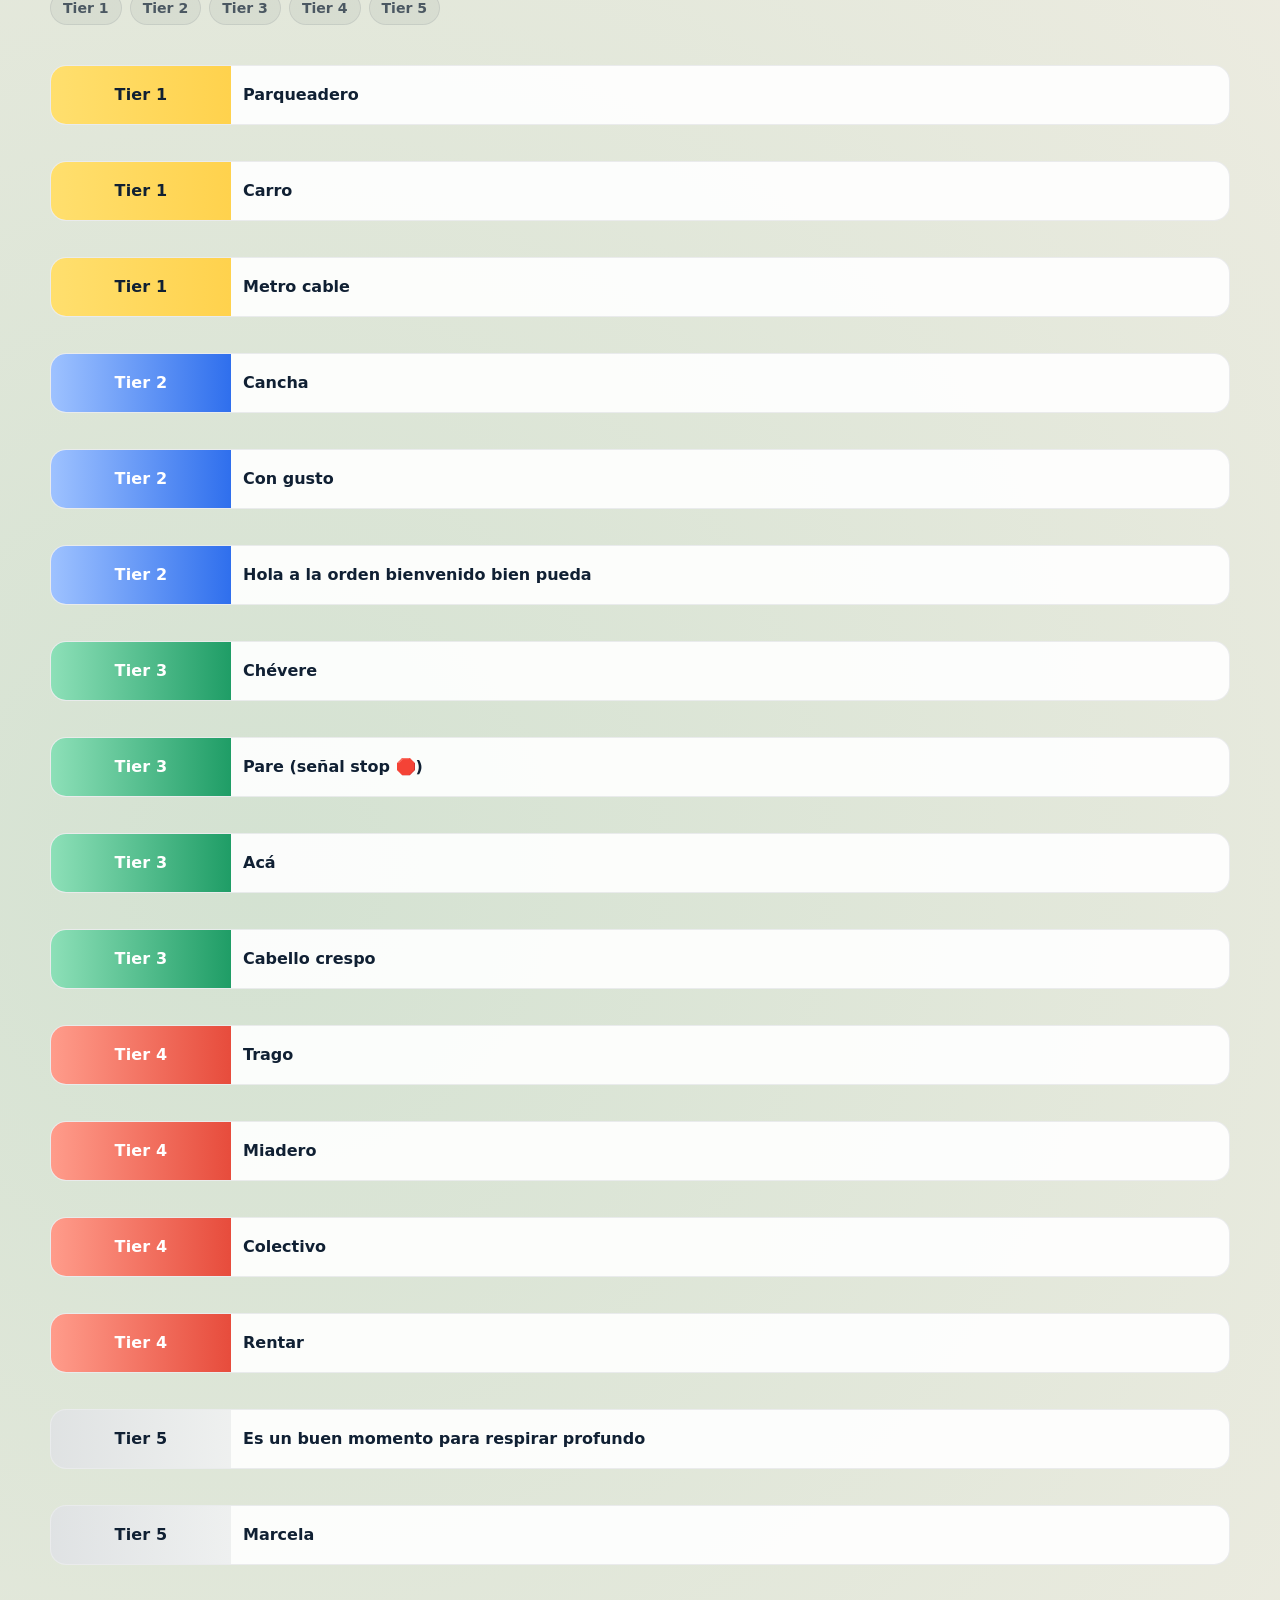
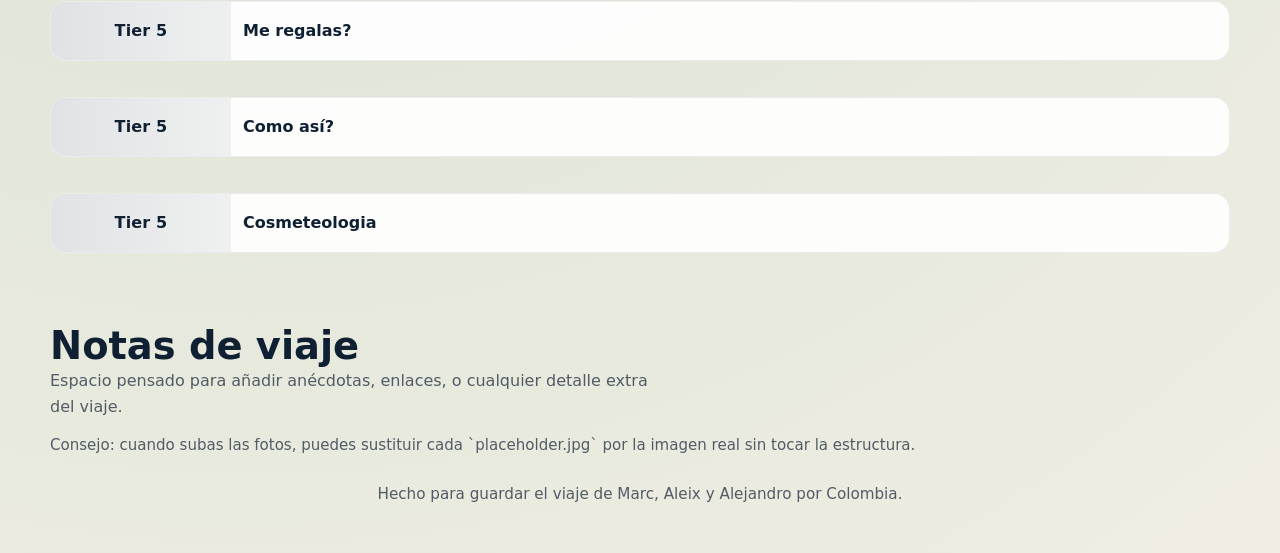
==== commit e7aeb104: "Colombia II" ====
--- a/colombia/index.html
+++ b/colombia/index.html
@@ -619,8 +619,50 @@
       line-height: 1.45;
     }
 
-    .tier-wrap {
+    .deal-collapsed {
       margin-top: 20px;
+      border-radius: var(--radius-xl);
+      overflow: hidden;
+      position: relative;
+      box-shadow: var(--shadow);
+      border: 2px solid rgba(231, 76, 60, 0.4);
+    }
+
+    .deal-collapsed img {
+      width: 100%;
+      aspect-ratio: 4 / 3;
+      object-fit: cover;
+      display: block;
+      filter: brightness(.72);
+    }
+
+    .deal-collapsed-overlay {
+      position: absolute;
+      inset: 0;
+      display: flex;
+      flex-direction: column;
+      align-items: center;
+      justify-content: center;
+      gap: 10px;
+      background: linear-gradient(180deg, transparent 30%, rgba(16, 32, 51, 0.82));
+      padding: 20px;
+      text-align: center;
+    }
+
+    .deal-collapsed-title {
+      font-size: clamp(2.4rem, 8vw, 5rem);
+      font-weight: 900;
+      color: #fff;
+      letter-spacing: -.04em;
+      line-height: .92;
+      text-shadow: 0 4px 20px rgba(0,0,0,0.5);
+    }
+
+    .deal-collapsed-sub {
+      color: rgba(255,255,255,0.82);
+      font-size: 1rem;
+      font-weight: 600;
+    }
       padding: 18px;
       border: 1px solid var(--line);
       border-radius: var(--radius-xl);
@@ -859,6 +901,129 @@
     .photo figcaption {
       color: var(--muted);
       font-size: .9rem;
+    }
+
+    .carousel {
+      display: grid;
+      gap: 8px;
+    }
+
+    .carousel-frame {
+      position: relative;
+      overflow: hidden;
+      border-radius: var(--radius-md);
+      border: 1px solid var(--line);
+      background: linear-gradient(135deg, #dbe7ff, #f7d8c8);
+      box-shadow: 0 10px 24px rgba(16, 32, 51, 0.12);
+    }
+
+    .carousel-slide {
+      display: none;
+      width: 100%;
+    }
+
+    .carousel-slide.active {
+      display: block;
+    }
+
+    .carousel-slide img {
+      width: 100%;
+      aspect-ratio: 16 / 10;
+      object-fit: cover;
+      display: block;
+      border: 0;
+      border-radius: 0;
+    }
+
+    .carousel-controls {
+      position: absolute;
+      inset: 0;
+      display: flex;
+      align-items: center;
+      justify-content: space-between;
+      padding: 0 10px;
+      pointer-events: none;
+    }
+
+    .carousel-btn {
+      width: 38px;
+      height: 38px;
+      border: 0;
+      border-radius: 999px;
+      background: rgba(255,255,255,0.92);
+      color: var(--text);
+      font-size: 1.3rem;
+      font-weight: 900;
+      cursor: pointer;
+      box-shadow: 0 4px 14px rgba(16, 32, 51, 0.18);
+      pointer-events: all;
+      line-height: 1;
+      display: flex;
+      align-items: center;
+      justify-content: center;
+    }
+
+    .carousel-btn:hover { background: #fff; }
+
+    .carousel-btn:disabled {
+      opacity: .3;
+      cursor: not-allowed;
+    }
+
+    .carousel-counter {
+      position: absolute;
+      left: 50%;
+      transform: translateX(-50%);
+      bottom: 10px;
+      padding: 4px 10px;
+      border-radius: 999px;
+      background: rgba(16, 32, 51, 0.7);
+      color: #fff;
+      font-size: .8rem;
+      font-weight: 700;
+      pointer-events: none;
+    }
+
+    .carousel-counter {
+      position: absolute;
+      left: 10px;
+      bottom: 10px;
+      padding: 6px 10px;
+      border-radius: 999px;
+      background: rgba(16, 32, 51, 0.72);
+      color: #fff;
+      font-size: .82rem;
+      font-weight: 700;
+      letter-spacing: .02em;
+    }
+
+    .intro-photo {
+      margin-top: 18px;
+      padding: 14px;
+      border-radius: var(--radius-lg);
+      background: rgba(255,255,255,0.9);
+      border: 1px solid var(--line);
+      box-shadow: var(--shadow);
+    }
+
+    .intro-photo h2 {
+      margin: 0 0 12px;
+      font-size: clamp(1.3rem, 3vw, 1.8rem);
+    }
+
+    .intro-photo .photo {
+      max-width: 520px;
+      margin: 0 auto;
+    }
+
+    .intro-caption {
+      margin: 12px auto 0;
+      max-width: 520px;
+      color: var(--muted);
+      font-size: .98rem;
+      line-height: 1.6;
+      text-align: center;
+      font-style: italic;
     }
 
     .activity-list {
@@ -919,6 +1084,7 @@
       .day-body { padding: 0 18px 18px; }
       .day summary { padding: 18px; }
       .day-title h3 { font-size: 1.35rem; }
+      .intro-photo { padding: 18px; }
     }
 
     @media (max-width: 719px) {
@@ -942,6 +1108,7 @@
           <a href="#viaje">Viaje</a>
           <a href="#ciudades">Ciudades</a>
           <a href="#dias">Días</a>
+          <a href="#deal-collapsed">Final</a>
           <a href="#notas">Notas</a>
         </nav>
       </div>
@@ -1108,6 +1275,14 @@
         </div>
       </div>
 
+      <div class="intro-photo">
+        <h2>Her we go</h2>
+        <figure class="photo">
+          <img src="images/her_we_go.jpeg" alt="Her we go, foto de inicio del viaje" loading="lazy" />
+        </figure>
+        <p class="intro-caption">Parecía que el viaje iba por cui, pero se fue por cua.</p>
+      </div>
+
       <div class="controls" aria-label="Accesos rápidos">
         <a class="control" href="#dia-1">Día 1</a>
         <a class="control" href="#dia-4">Día 4</a>
@@ -1133,8 +1308,19 @@
           <div class="day-body">
             <div class="content-grid">
               <figure class="photo">
-                <img src="placeholder.jpg" alt="Placeholder de imagen del Día 1 en Bogotá" loading="lazy" />
-                <figcaption>Placeholder para las fotos de llegada y primera noche.</figcaption>
+                <div class="carousel" data-carousel>
+                  <div class="carousel-frame">
+                    <div class="carousel-slide active">
+                      <img src="images/bogota_arrival.jpeg" alt="Llegada a Bogotá, Día 1" loading="lazy" />
+                    </div>
+                    <div class="carousel-controls">
+                      <button class="carousel-btn" type="button" data-prev aria-label="Imagen anterior">&#8249;</button>
+                      <button class="carousel-btn" type="button" data-next aria-label="Imagen siguiente">&#8250;</button>
+                    </div>
+                    <div class="carousel-counter">1 / 1</div>
+                  </div>
+                  <figcaption data-captions='["Llegada a Bogotá."]'>Llegada a Bogotá.</figcaption>
+                </div>
               </figure>
               <ul class="activity-list">
                 <li><span class="bullet">1</span><span>Llegada a Bogotá por la tarde ✈️</span></li>
@@ -1144,7 +1330,7 @@
           </div>
         </details>
 
-        <details class="day" id="dia-2">
+        <details class="day" id="dia-2" open>
           <summary>
             <div class="day-head">
               <div class="day-title">
@@ -1162,8 +1348,22 @@
           <div class="day-body">
             <div class="content-grid">
               <figure class="photo">
-                <img src="placeholder.jpg" alt="Placeholder de imagen del Día 2 en Bogotá" loading="lazy" />
-                <figcaption>Placeholder para fotos del paseo por Bogotá.</figcaption>
+                <div class="carousel" data-carousel>
+                  <div class="carousel-frame">
+                    <div class="carousel-slide active">
+                      <img src="images/bicis_bogota.jpeg" alt="Excursión en bicicleta por Bogotá, Día 2" loading="lazy" />
+                    </div>
+                    <div class="carousel-slide">
+                      <img src="images/tour_bogota.jpeg" alt="Tour por la ciudad de Bogotá, Día 2" loading="lazy" />
+                    </div>
+                    <div class="carousel-controls">
+                      <button class="carousel-btn" type="button" data-prev aria-label="Imagen anterior">&#8249;</button>
+                      <button class="carousel-btn" type="button" data-next aria-label="Imagen siguiente">&#8250;</button>
+                    </div>
+                    <div class="carousel-counter">1 / 2</div>
+                  </div>
+                  <figcaption data-captions='["Excursión en bicicleta por Bogotá.", "Tour por la ciudad de Bogotá."]'>Excursión en bicicleta por Bogotá.</figcaption>
+                </div>
               </figure>
               <ul class="activity-list">
                 <li><span class="bullet">1</span><span>Paseo en bicicleta 🚲</span></li>
@@ -1176,7 +1376,7 @@
           </div>
         </details>
 
-        <details class="day" id="dia-3">
+        <details class="day" id="dia-3" open>
           <summary>
             <div class="day-head">
               <div class="day-title">
@@ -1194,8 +1394,19 @@
           <div class="day-body">
             <div class="content-grid">
               <figure class="photo">
-                <img src="placeholder.jpg" alt="Placeholder de imagen del Día 3 entre Bogotá y Armenia" loading="lazy" />
-                <figcaption>Placeholder para fotos de Monserrate, viaje y noche en Armenia.</figcaption>
+                <div class="carousel" data-carousel>
+                  <div class="carousel-frame">
+                    <div class="carousel-slide active">
+                      <img src="images/montserrate.jpeg" alt="Visita al cerro de Monserrate, Día 3" loading="lazy" />
+                    </div>
+                    <div class="carousel-controls">
+                      <button class="carousel-btn" type="button" data-prev aria-label="Imagen anterior">&#8249;</button>
+                      <button class="carousel-btn" type="button" data-next aria-label="Imagen siguiente">&#8250;</button>
+                    </div>
+                    <div class="carousel-counter">1 / 1</div>
+                  </div>
+                  <figcaption data-captions='["Visita al cerro de Monserrate."]'>Visita al cerro de Monserrate.</figcaption>
+                </div>
               </figure>
               <ul class="activity-list">
                 <li><span class="bullet">1</span><span>Visita a Monserrate ⛰️</span></li>
@@ -1227,8 +1438,19 @@
           <div class="day-body">
             <div class="content-grid">
               <figure class="photo">
-                <img src="placeholder.jpg" alt="Placeholder de imagen del Día 4 en Valle del Cocora y Salento" loading="lazy" />
-                <figcaption>Placeholder para fotos de palmeras, pueblo y noche con aguardiente.</figcaption>
+                <div class="carousel" data-carousel>
+                  <div class="carousel-frame">
+                    <div class="carousel-slide active"><img src="images/cocora.jpeg" alt="Valle del Cocora, Día 4" loading="lazy" /></div>
+                    <div class="carousel-slide"><img src="images/cocora_fifa.jpeg" alt="Vistas en Cocora, Día 4" loading="lazy" /></div>
+                    <div class="carousel-slide"><img src="images/cocora_buggy.jpeg" alt="Buggy en Cocora con bandera colombiana, Día 4" loading="lazy" /></div>
+                    <div class="carousel-controls">
+                      <button class="carousel-btn" type="button" data-prev aria-label="Imagen anterior">&#8249;</button>
+                      <button class="carousel-btn" type="button" data-next aria-label="Imagen siguiente">&#8250;</button>
+                    </div>
+                    <div class="carousel-counter">1 / 3</div>
+                  </div>
+                  <figcaption data-captions='["Tour por Salento y Valle del Cocora.", "Vistas desde el mirador de Cocora.", "Buggy con bandera colombiana en Cocora."]'>Tour por Salento y Valle del Cocora.</figcaption>
+                </div>
               </figure>
               <ul class="activity-list">
                 <li><span class="bullet">1</span><span>Tour Valle del Cocora con Jorge 🌴</span></li>
@@ -1288,8 +1510,17 @@
           <div class="day-body">
             <div class="content-grid">
               <figure class="photo">
-                <img src="placeholder.jpg" alt="Placeholder de imagen del Día 6 en Medellín" loading="lazy" />
-                <figcaption>Placeholder para fotos del centro y de la noche en Medellín.</figcaption>
+                <div class="carousel" data-carousel>
+                  <div class="carousel-frame">
+                    <div class="carousel-slide active"><img src="images/ll.jpeg" alt="Noche en Medellín, Día 6" loading="lazy" /></div>
+                    <div class="carousel-controls">
+                      <button class="carousel-btn" type="button" data-prev aria-label="Imagen anterior">&#8249;</button>
+                      <button class="carousel-btn" type="button" data-next aria-label="Imagen siguiente">&#8250;</button>
+                    </div>
+                    <div class="carousel-counter">1 / 1</div>
+                  </div>
+                  <figcaption data-captions='["mbt"]'>mbt</figcaption>
+                </div>
               </figure>
               <ul class="activity-list">
                 <li><span class="bullet">1</span><span>Falsa alarma Guatapé ⏰</span></li>
@@ -1317,8 +1548,17 @@
           <div class="day-body">
             <div class="content-grid">
               <figure class="photo">
-                <img src="placeholder.jpg" alt="Placeholder de imagen del Día 7 en Guatapé" loading="lazy" />
-                <figcaption>Placeholder para fotos del pueblo, la piedra y la noche.</figcaption>
+                <div class="carousel" data-carousel>
+                  <div class="carousel-frame">
+                    <div class="carousel-slide active"><img src="images/guatape.jpeg" alt="Excursión a Guatapé, Día 7" loading="lazy" /></div>
+                    <div class="carousel-controls">
+                      <button class="carousel-btn" type="button" data-prev aria-label="Imagen anterior">&#8249;</button>
+                      <button class="carousel-btn" type="button" data-next aria-label="Imagen siguiente">&#8250;</button>
+                    </div>
+                    <div class="carousel-counter">1 / 1</div>
+                  </div>
+                  <figcaption data-captions='["Excursión a Guatapé."]'>Excursión a Guatapé.</figcaption>
+                </div>
               </figure>
               <ul class="activity-list">
                 <li><span class="bullet">1</span><span>Guatapé ⛰️</span></li>
@@ -1405,8 +1645,17 @@
           <div class="day-body">
             <div class="content-grid">
               <figure class="photo">
-                <img src="placeholder.jpg" alt="Placeholder de imagen del Día 10 en Islas del Rosario" loading="lazy" />
-                <figcaption>Placeholder para fotos de mar, barco y última cena en Cartagena.</figcaption>
+                <div class="carousel" data-carousel>
+                  <div class="carousel-frame">
+                    <div class="carousel-slide active"><img src="images/mafia.jpeg" alt="Isla mafiosa, Día 10" loading="lazy" /></div>
+                    <div class="carousel-controls">
+                      <button class="carousel-btn" type="button" data-prev aria-label="Imagen anterior">&#8249;</button>
+                      <button class="carousel-btn" type="button" data-next aria-label="Imagen siguiente">&#8250;</button>
+                    </div>
+                    <div class="carousel-counter">1 / 1</div>
+                  </div>
+                  <figcaption data-captions='["isla mafiosa"]'>isla mafiosa</figcaption>
+                </div>
               </figure>
               <ul class="activity-list">
                 <li><span class="bullet">1</span><span>Tour Islas del Rosario 🚤</span></li>
@@ -1434,8 +1683,11 @@
           <div class="day-body">
             <div class="content-grid">
               <figure class="photo">
-                <img src="placeholder.jpg" alt="Placeholder de imagen del Día 11 en San Andrés" loading="lazy" />
-                <figcaption>Placeholder para fotos del vuelo, el paseo y la cena.</figcaption>
+                <video controls playsinline preload="metadata" style="width:100%;aspect-ratio:9/16;object-fit:cover;border-radius:var(--radius-md);border:1px solid var(--line);display:block;">
+                  <source src="images/samba.mp4" type="video/mp4" />
+                  Tu navegador no soporta vídeo HTML5.
+                </video>
+                <figcaption>San Andrés 🎶</figcaption>
               </figure>
               <ul class="activity-list">
                 <li><span class="bullet">1</span><span>Vuelo a San Andrés ✈️</span></li>
@@ -1465,8 +1717,17 @@
           <div class="day-body">
             <div class="content-grid">
               <figure class="photo">
-                <img src="placeholder.jpg" alt="Placeholder de imagen del Día 12 en Providencia" loading="lazy" />
-                <figcaption>Placeholder para fotos de Providencia y la ruta por la isla.</figcaption>
+                <div class="carousel" data-carousel>
+                  <div class="carousel-frame">
+                    <div class="carousel-slide active"><img src="images/buggy.jpeg" alt="Buggy en Providencia, Día 12" loading="lazy" /></div>
+                    <div class="carousel-controls">
+                      <button class="carousel-btn" type="button" data-prev aria-label="Imagen anterior">&#8249;</button>
+                      <button class="carousel-btn" type="button" data-next aria-label="Imagen siguiente">&#8250;</button>
+                    </div>
+                    <div class="carousel-counter">1 / 1</div>
+                  </div>
+                  <figcaption data-captions='["Buggy por la isla de Providencia."]'>Buggy por la isla de Providencia.</figcaption>
+                </div>
               </figure>
               <ul class="activity-list">
                 <li><span class="bullet">1</span><span>Llegada a Providencia 🛬</span></li>
@@ -1478,6 +1739,14 @@
         </details>
       </div>
     </section>
+
+    <div class="intro-photo">
+      <h2>Deal Collapsed</h2>
+      <figure class="photo">
+        <img src="images/last_dance.jpeg" alt="Last dance, fin del viaje" loading="lazy" />
+      </figure>
+      <p class="intro-caption">The last dance.</p>
+    </div>
 
     <section class="section" id="tier-de-panchos">
       <div class="section-header">
@@ -1489,8 +1758,6 @@
 
       <div class="tier-wrap">
         <div class="tier-header">
-          <strong>Memómetro oficial del viaje</strong>
-          <span>Drag and drop habilitado</span>
         </div>
         <div class="tier-pills" aria-label="Niveles de tier list">
           <span class="tier-pill">Tier 1</span>
@@ -1614,6 +1881,33 @@
         });
       });
     }
+
+    document.querySelectorAll('[data-carousel]').forEach(function(carousel) {
+      const slides = Array.from(carousel.querySelectorAll('.carousel-slide'));
+      const counter = carousel.querySelector('.carousel-counter');
+      const figcaption = carousel.querySelector('figcaption');
+      const captions = JSON.parse(figcaption.dataset.captions || '[]');
+      const prevBtn = carousel.querySelector('[data-prev]');
+      const nextBtn = carousel.querySelector('[data-next]');
+      let idx = 0;
+
+      function show(n) {
+        slides[idx].classList.remove('active');
+        idx = (n + slides.length) % slides.length;
+        slides[idx].classList.add('active');
+        if (counter) counter.textContent = (idx + 1) + ' / ' + slides.length;
+        if (figcaption && captions[idx]) figcaption.textContent = captions[idx];
+        prevBtn.disabled = slides.length < 2;
+        nextBtn.disabled = slides.length < 2;
+      }
+
+      prevBtn.addEventListener('click', function(e) { e.stopPropagation(); show(idx - 1); });
+      nextBtn.addEventListener('click', function(e) { e.stopPropagation(); show(idx + 1); });
+
+      prevBtn.disabled = slides.length < 2;
+      nextBtn.disabled = slides.length < 2;
+      if (counter) counter.textContent = '1 / ' + slides.length;
+    });
   </script>
 </body>
 </html>
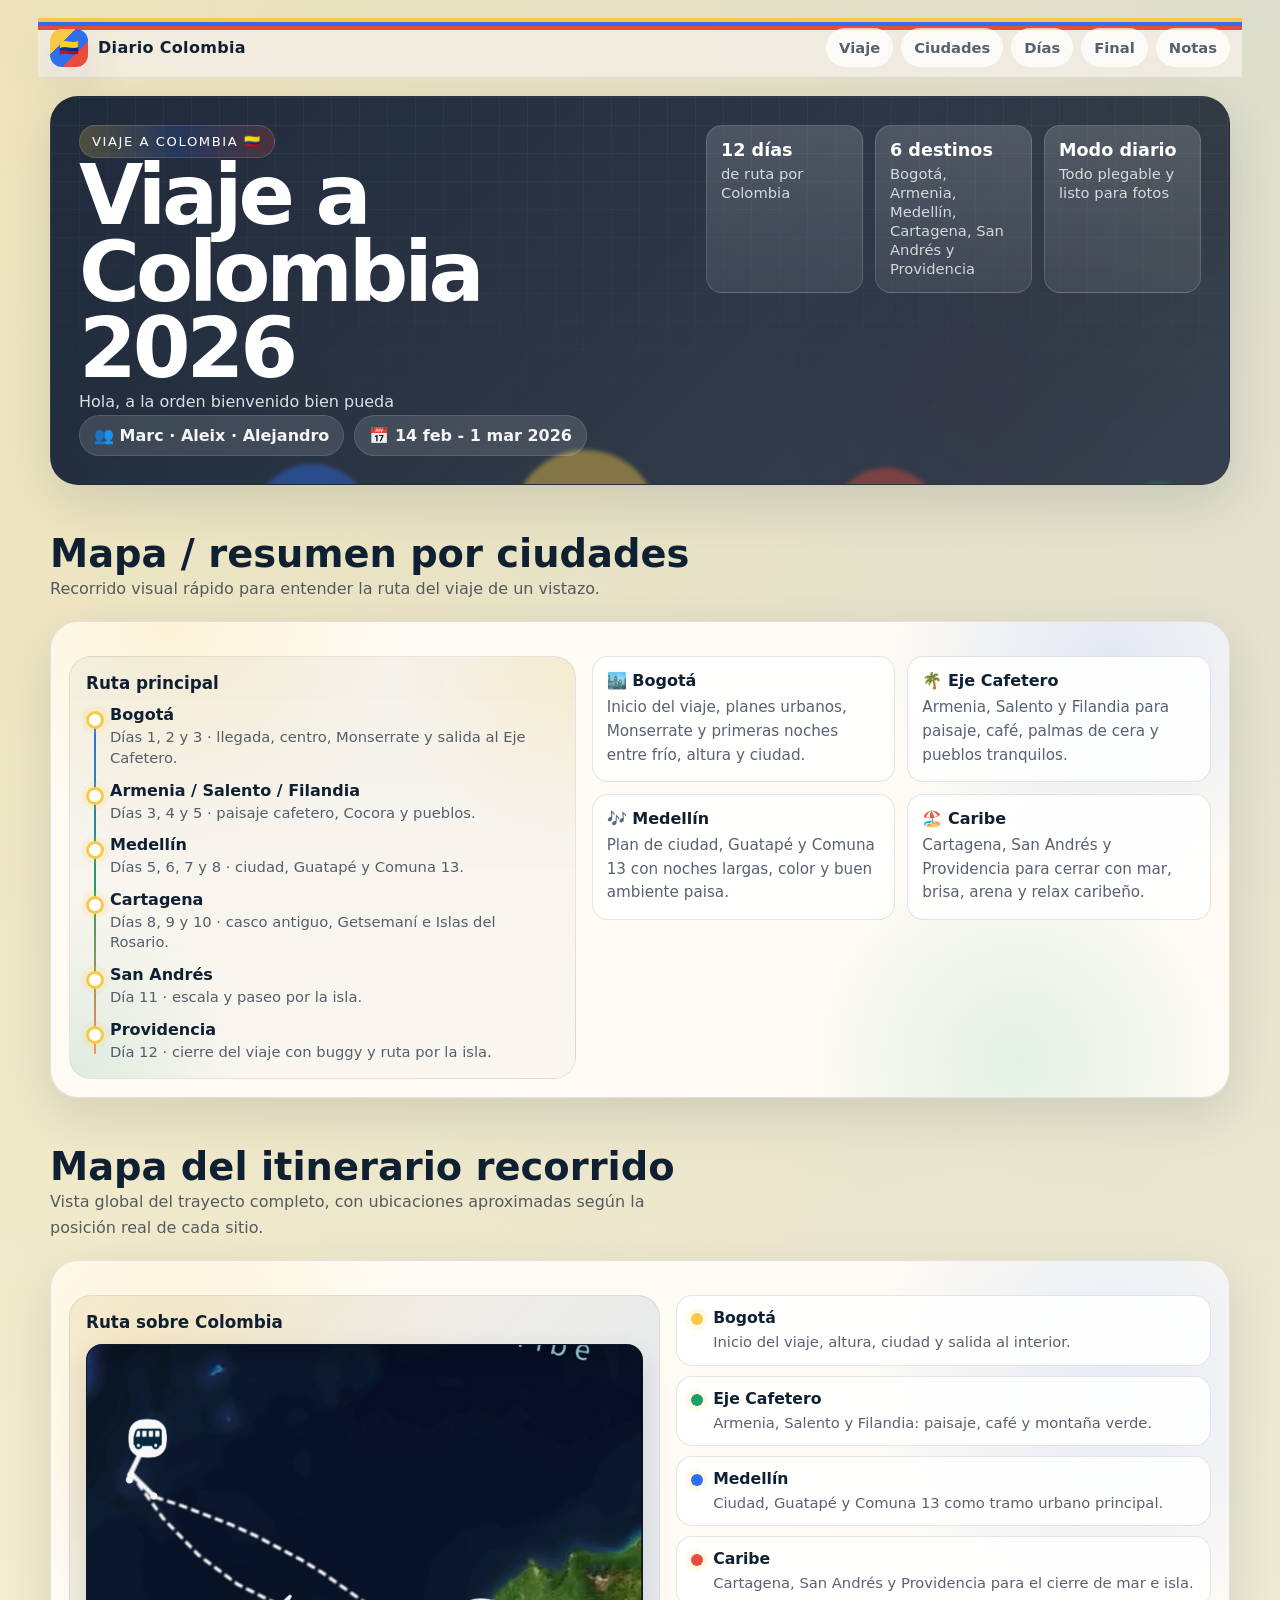
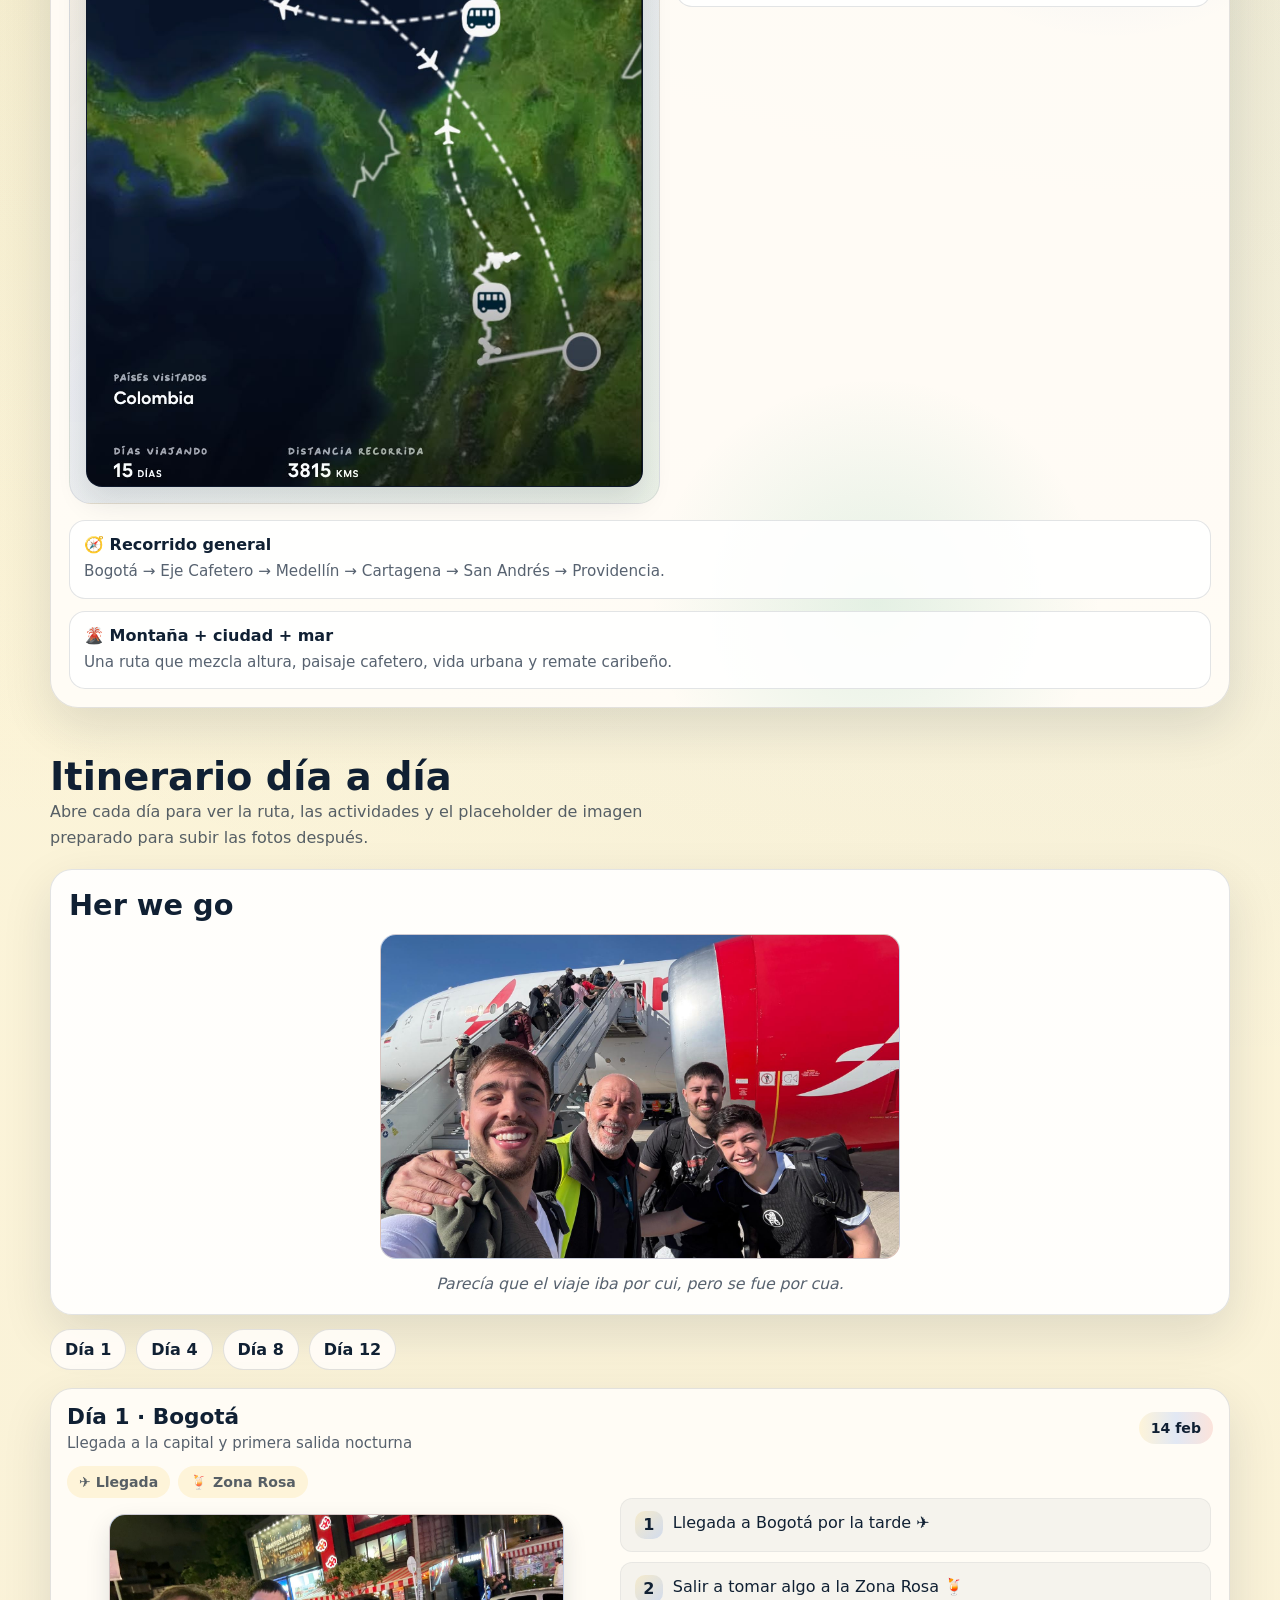
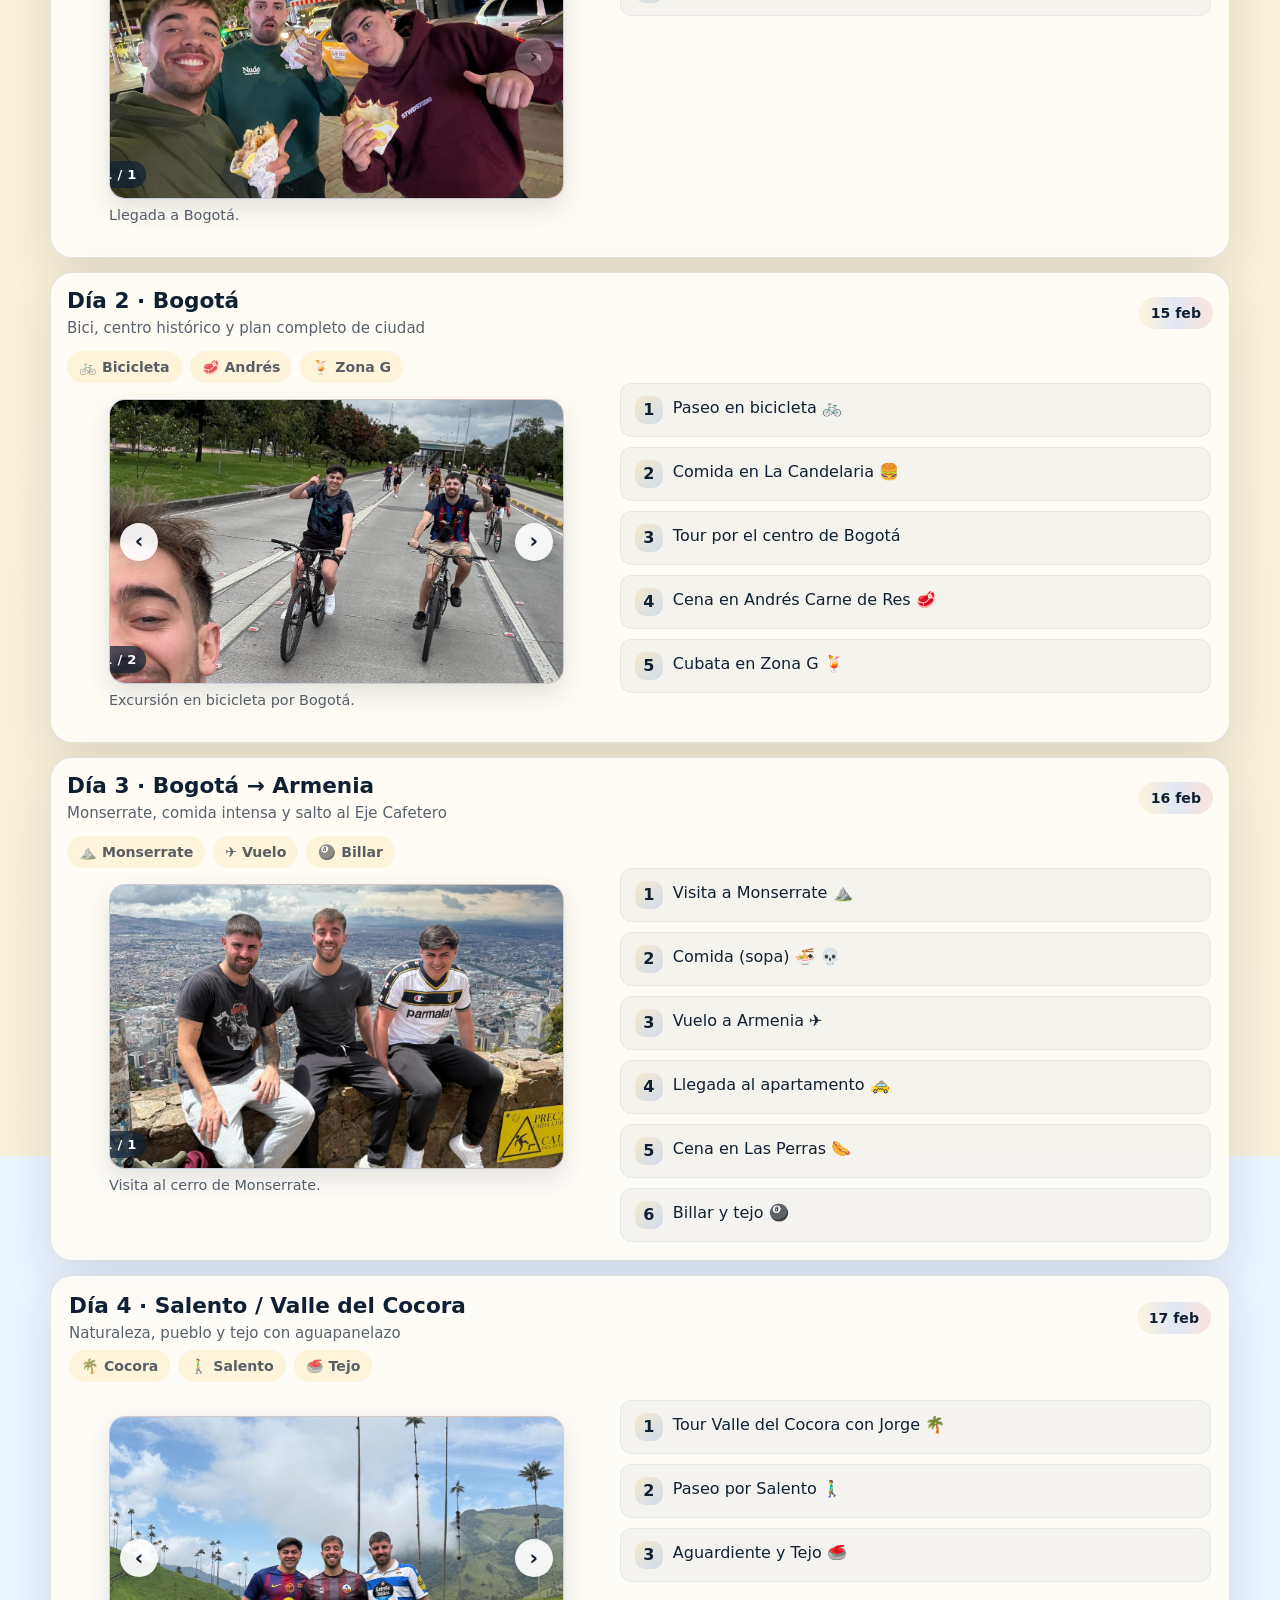
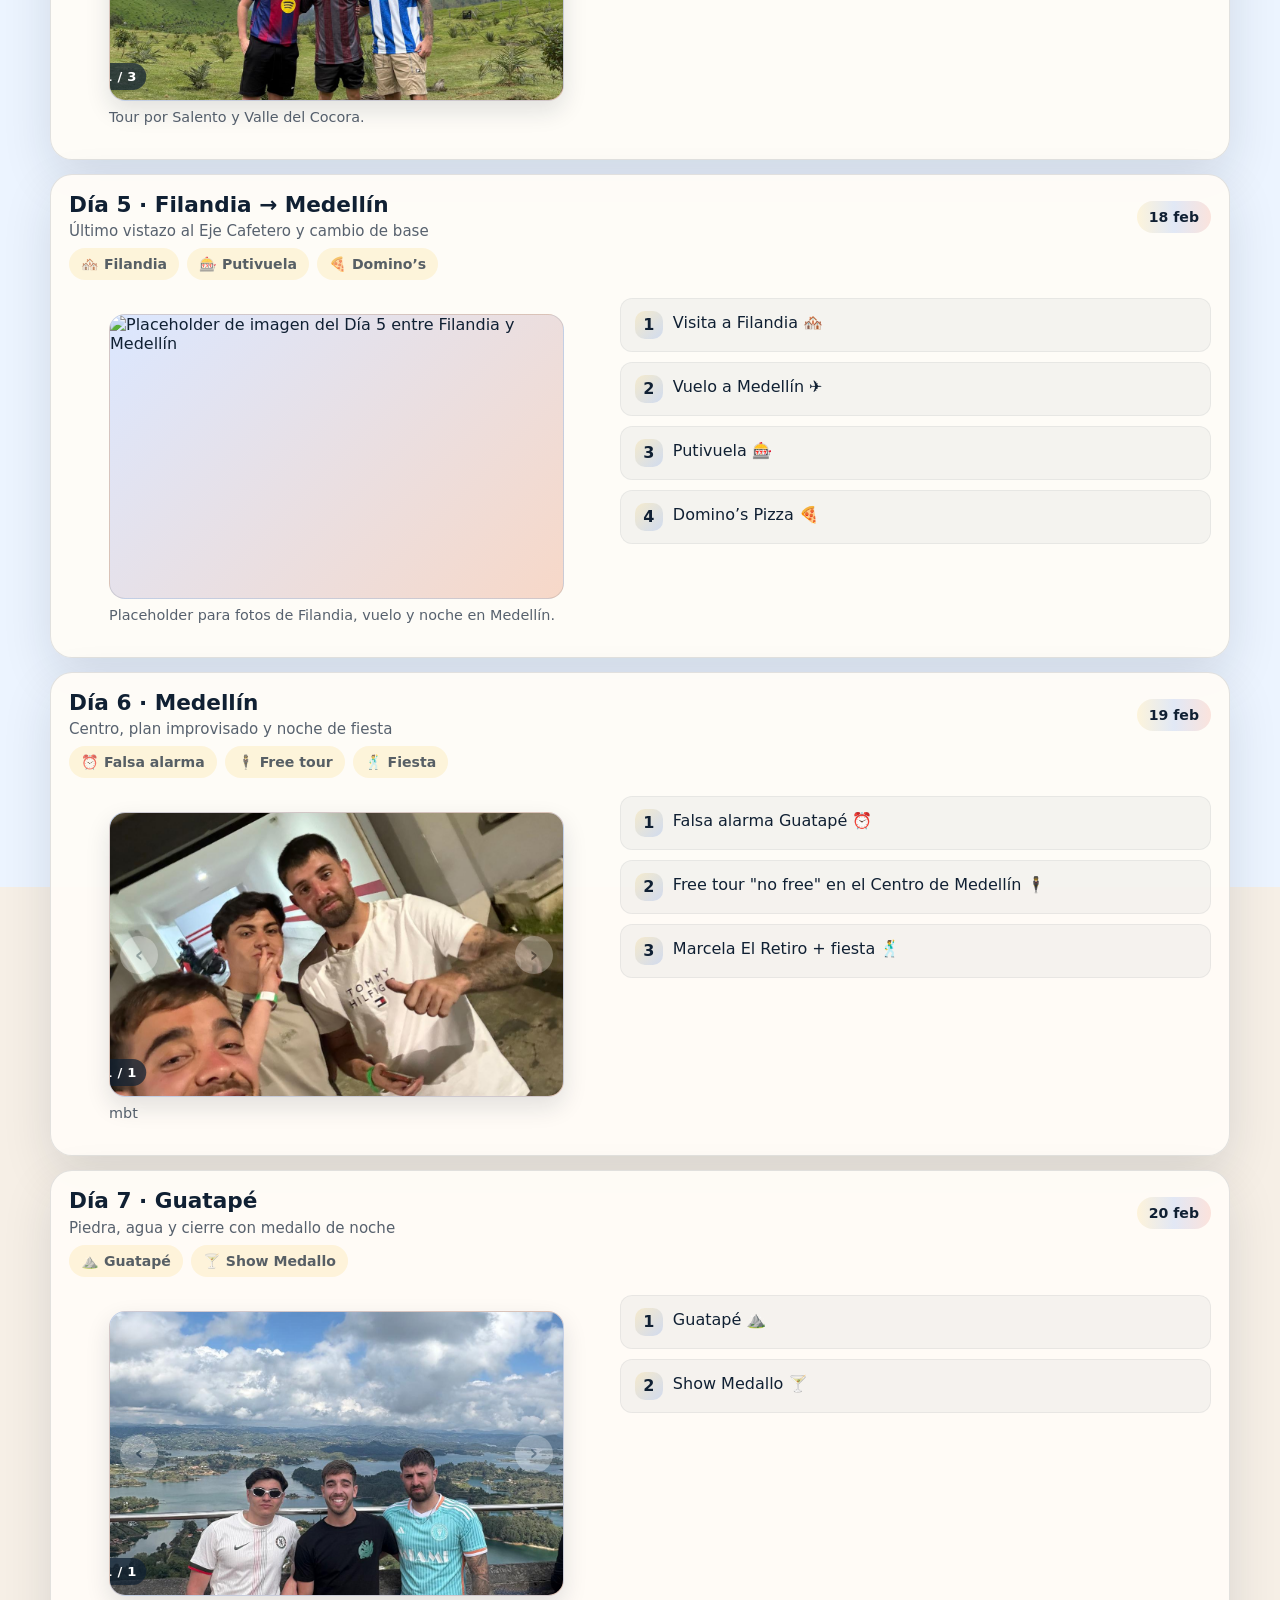
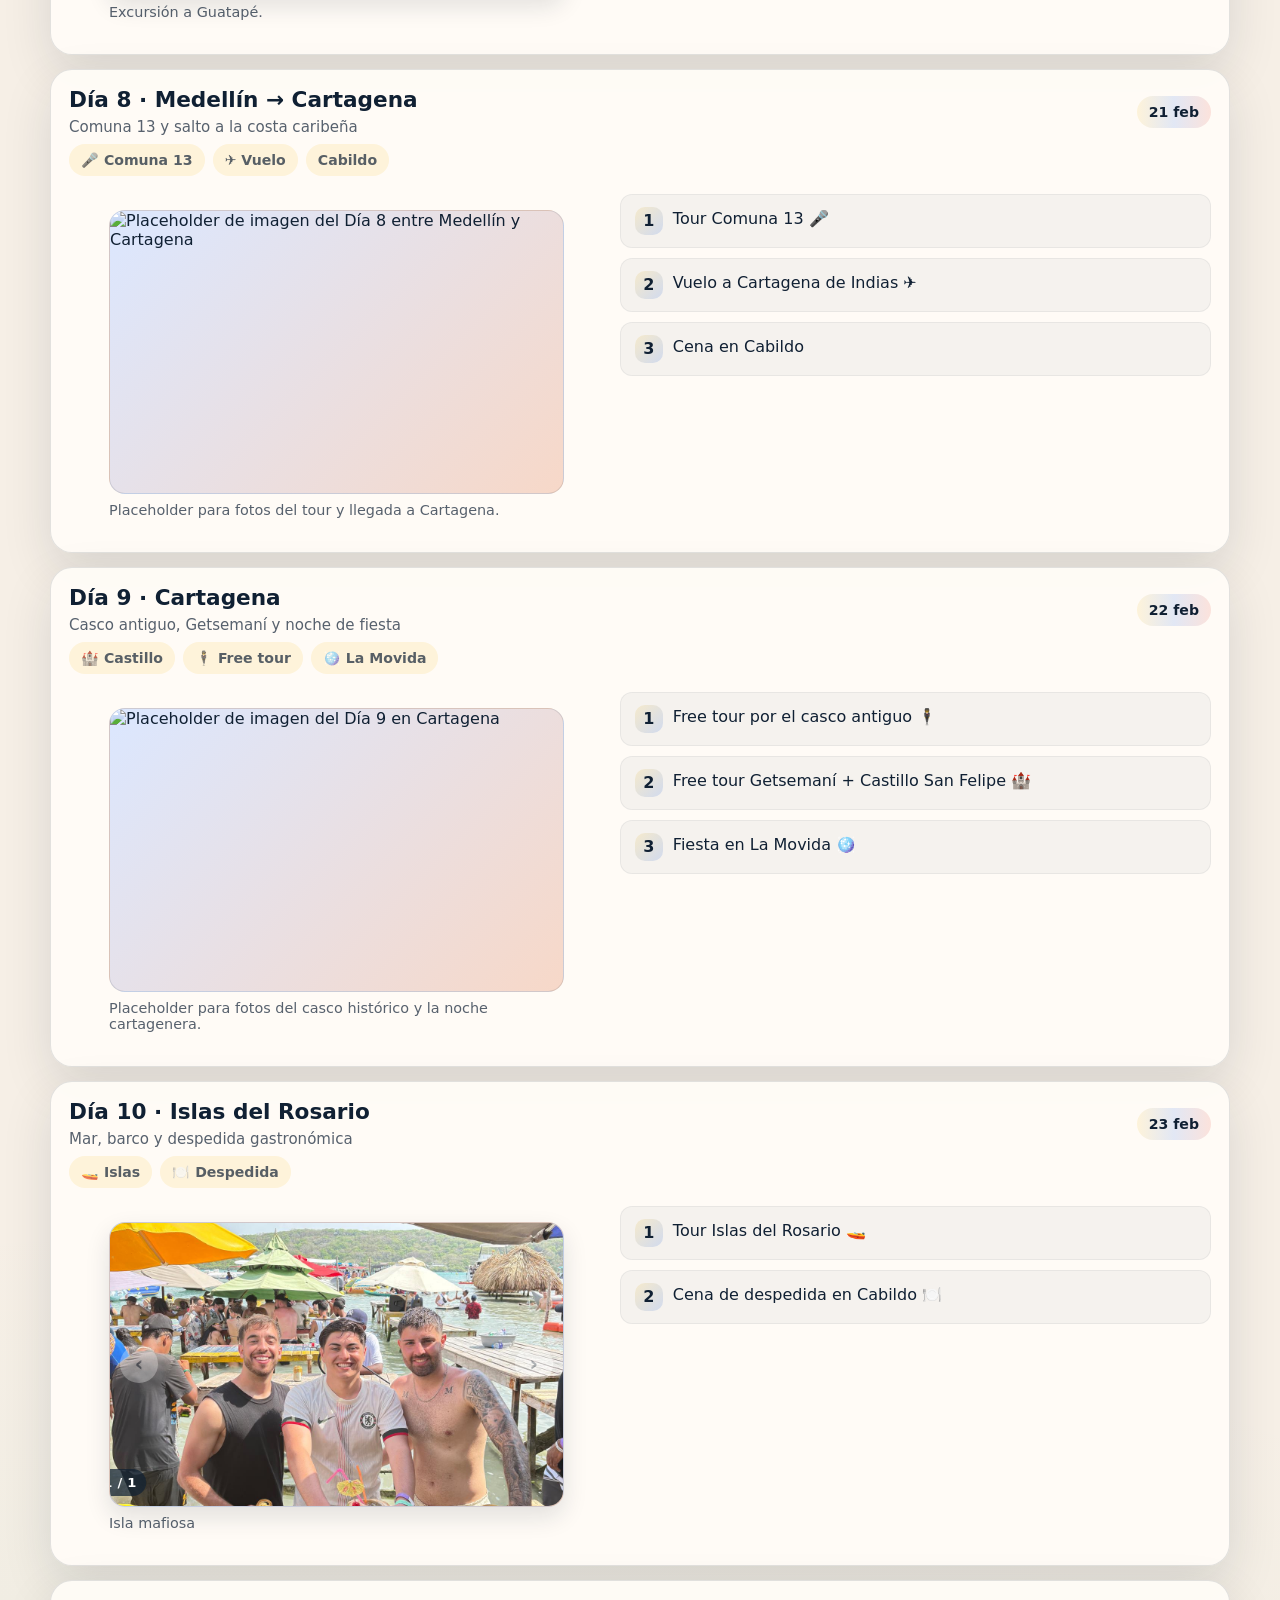
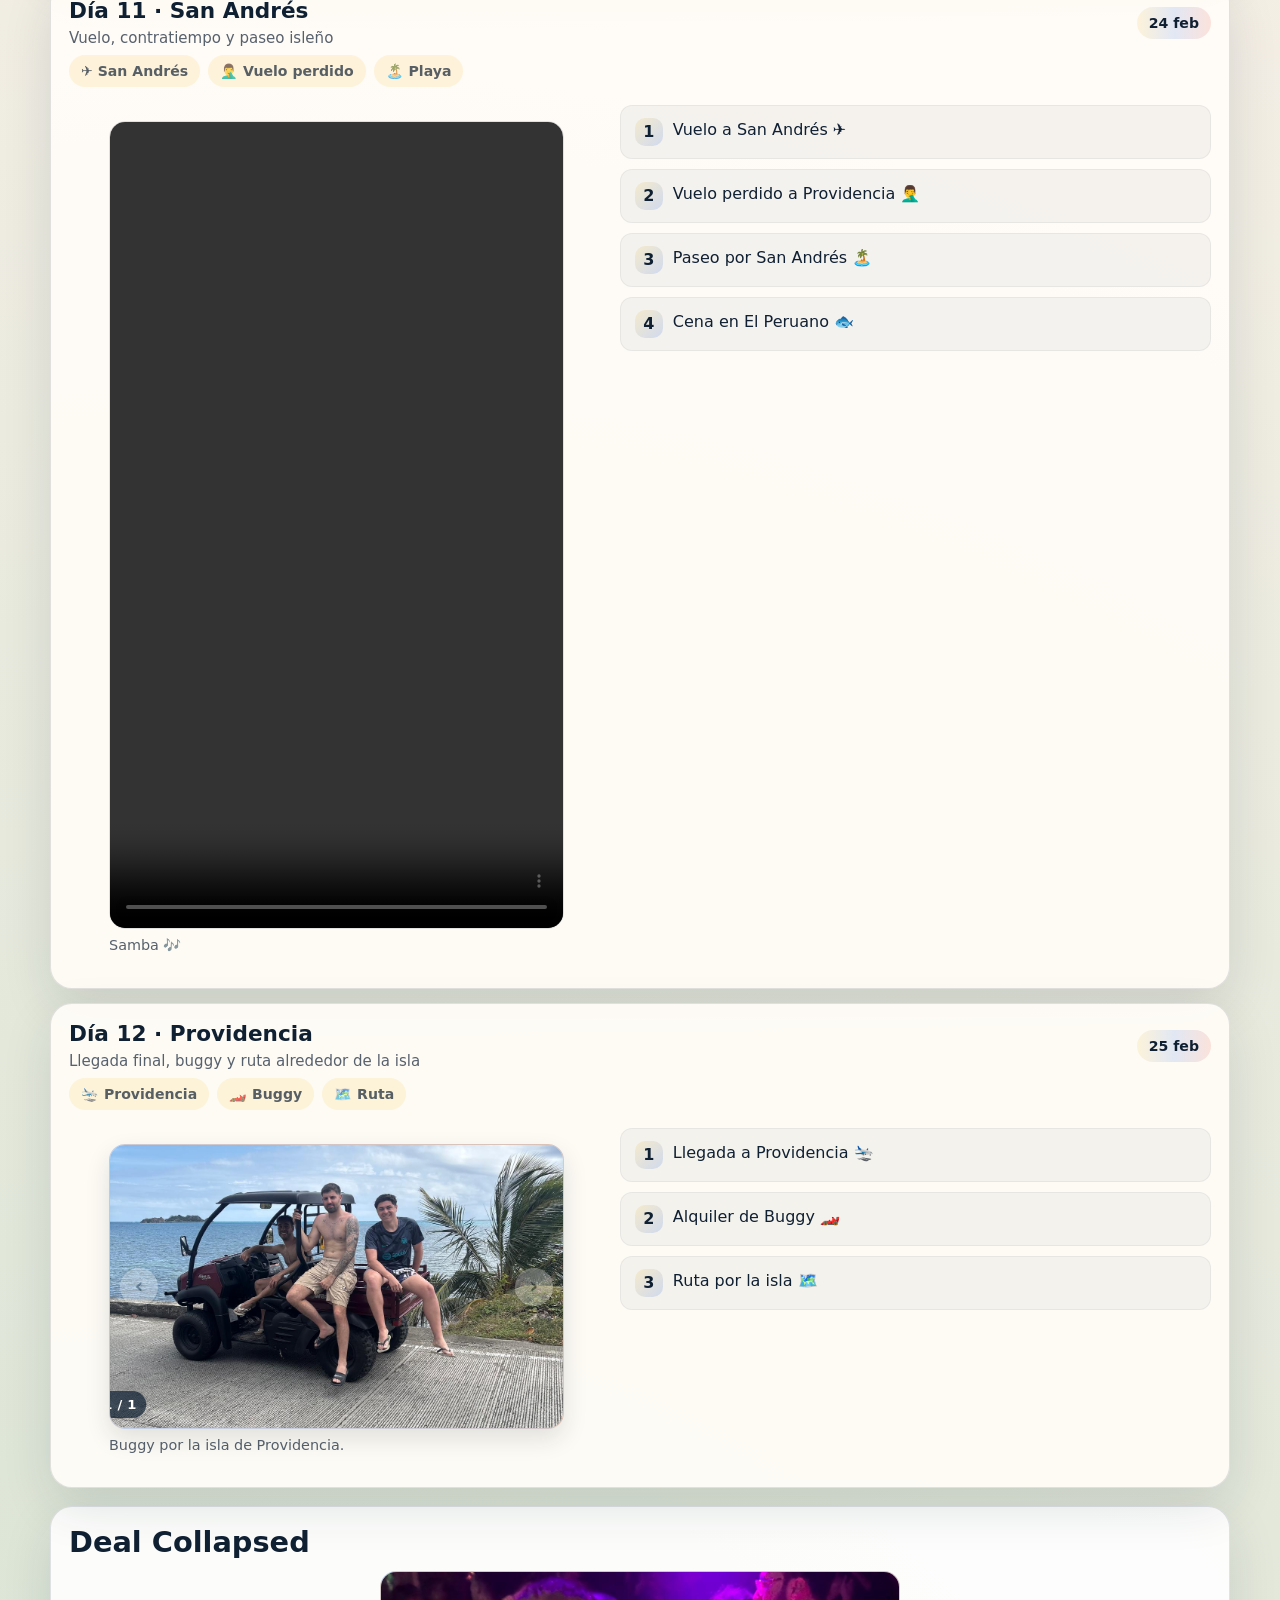
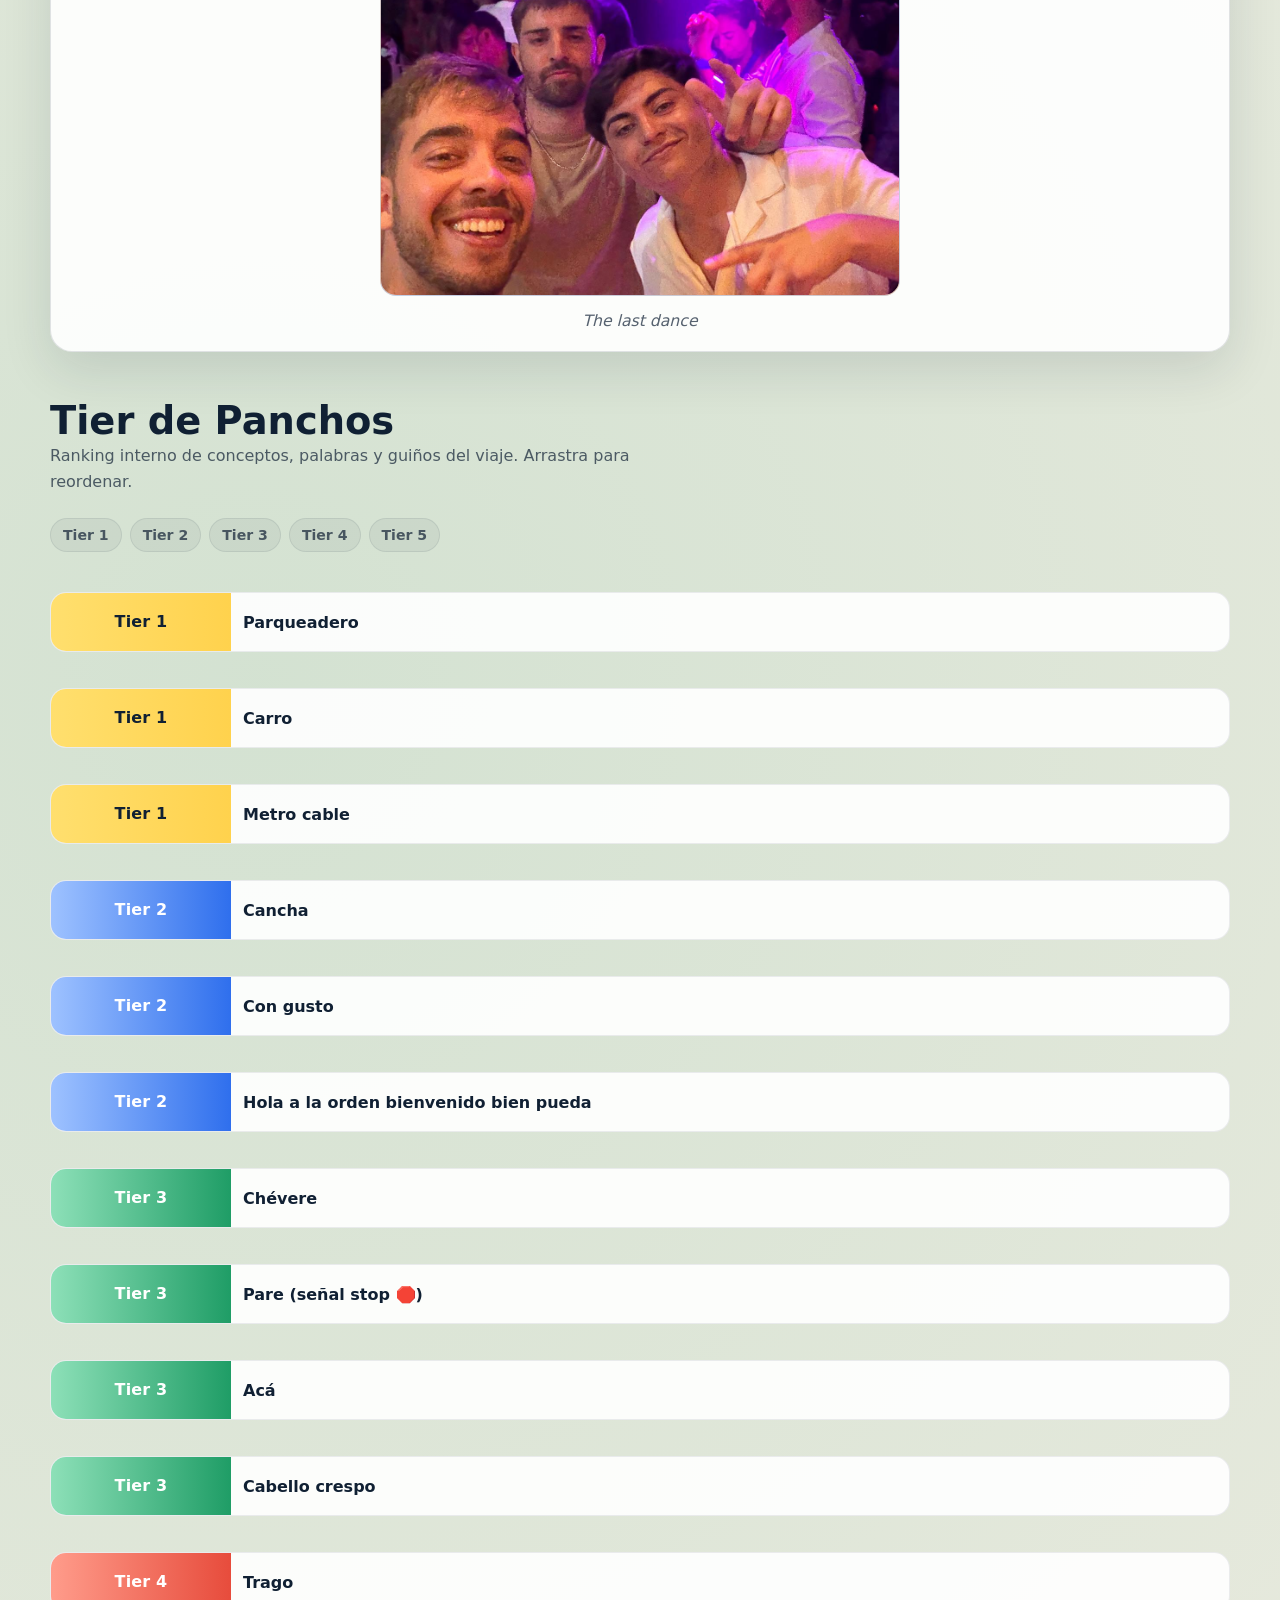
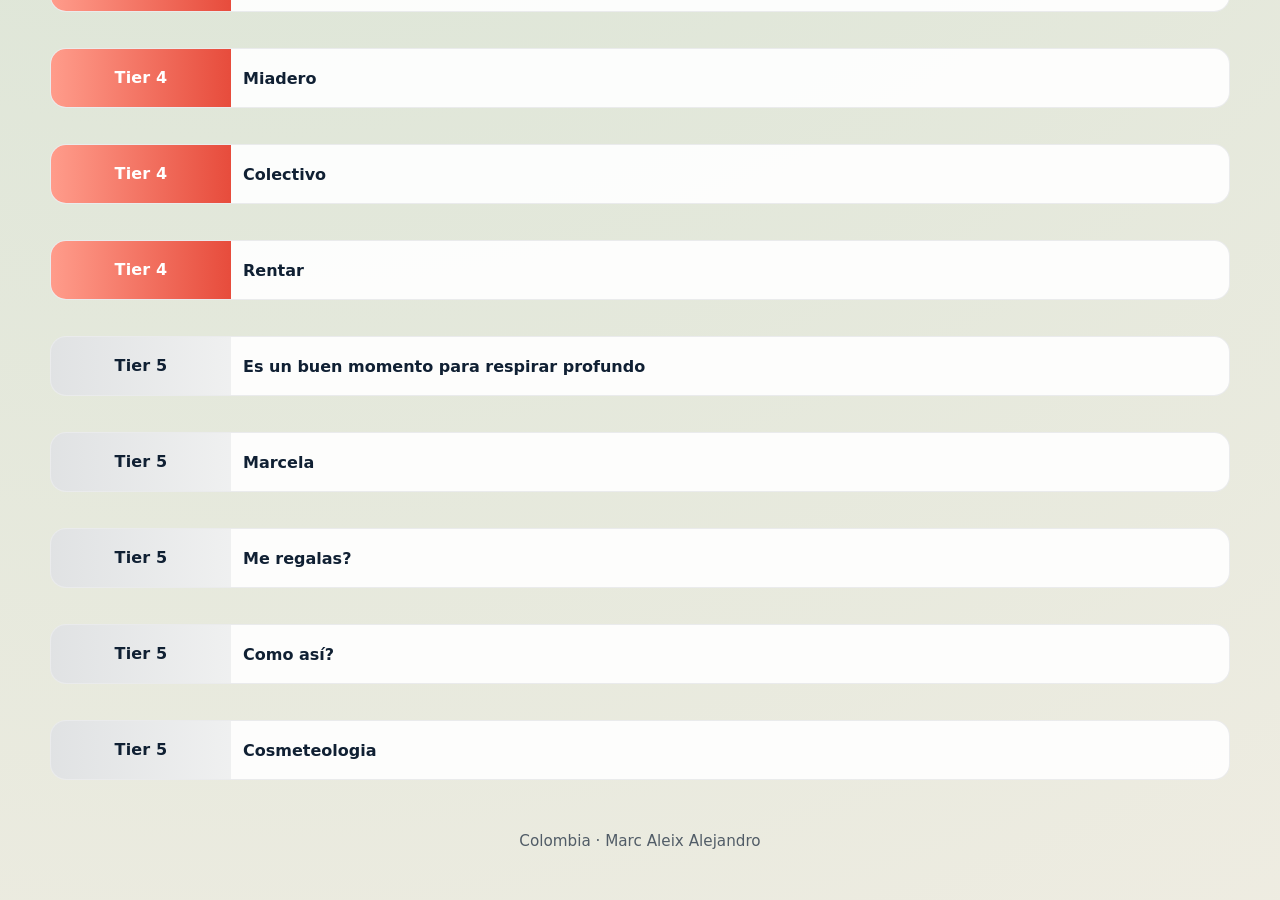
==== commit 24e490e8: "Colombia III quit" ====
--- a/colombia/index.html
+++ b/colombia/index.html
@@ -1291,20 +1291,18 @@
       </div>
 
       <div class="timeline" id="timeline">
-        <details class="day" id="dia-1" open>
-          <summary>
-            <div class="day-head">
-              <div class="day-title">
-                <h3>Día 1 · Bogotá</h3>
-                <div class="day-meta">Llegada a la capital y primera salida nocturna</div>
-              </div>
-              <span class="day-badge">14 feb</span>
-            </div>
-            <div class="day-open">
-              <span class="mini-chip">✈️ Llegada</span>
-              <span class="mini-chip">🍹 Zona Rosa</span>
-            </div>
-          </summary>
+        <article class="day" id="dia-1">
+          <div class="day-head" style="padding:16px 16px 0;">
+            <div class="day-title">
+              <h3>Día 1 · Bogotá</h3>
+              <div class="day-meta">Llegada a la capital y primera salida nocturna</div>
+            </div>
+            <span class="day-badge">14 feb</span>
+          </div>
+          <div class="day-open" style="padding:16px 16px 0;">
+            <span class="mini-chip">✈️ Llegada</span>
+            <span class="mini-chip">🍹 Zona Rosa</span>
+          </div>
           <div class="day-body">
             <div class="content-grid">
               <figure class="photo">
@@ -1328,23 +1326,21 @@
               </ul>
             </div>
           </div>
-        </details>
-
-        <details class="day" id="dia-2" open>
-          <summary>
-            <div class="day-head">
-              <div class="day-title">
-                <h3>Día 2 · Bogotá</h3>
-                <div class="day-meta">Bici, centro histórico y plan completo de ciudad</div>
-              </div>
-              <span class="day-badge">15 feb</span>
-            </div>
-            <div class="day-open">
-              <span class="mini-chip">🚲 Bicicleta</span>
-              <span class="mini-chip">🥩 Andrés</span>
-              <span class="mini-chip">🍹 Zona G</span>
-            </div>
-          </summary>
+        </article>
+
+        <article class="day" id="dia-2">
+          <div class="day-head" style="padding:16px 16px 0;">
+            <div class="day-title">
+              <h3>Día 2 · Bogotá</h3>
+              <div class="day-meta">Bici, centro histórico y plan completo de ciudad</div>
+            </div>
+            <span class="day-badge">15 feb</span>
+          </div>
+          <div class="day-open" style="padding:16px 16px 0;">
+            <span class="mini-chip">🚲 Bicicleta</span>
+            <span class="mini-chip">🥩 Andrés</span>
+            <span class="mini-chip">🍹 Zona G</span>
+          </div>
           <div class="day-body">
             <div class="content-grid">
               <figure class="photo">
@@ -1374,23 +1370,21 @@
               </ul>
             </div>
           </div>
-        </details>
-
-        <details class="day" id="dia-3" open>
-          <summary>
-            <div class="day-head">
-              <div class="day-title">
-                <h3>Día 3 · Bogotá → Armenia</h3>
-                <div class="day-meta">Monserrate, comida intensa y salto al Eje Cafetero</div>
-              </div>
-              <span class="day-badge">16 feb</span>
-            </div>
-            <div class="day-open">
-              <span class="mini-chip">⛰️ Monserrate</span>
-              <span class="mini-chip">✈️ Vuelo</span>
-              <span class="mini-chip">🎱 Billar</span>
-            </div>
-          </summary>
+        </article>
+
+        <article class="day" id="dia-3">
+          <div class="day-head" style="padding:16px 16px 0;">
+            <div class="day-title">
+              <h3>Día 3 · Bogotá → Armenia</h3>
+              <div class="day-meta">Monserrate, comida intensa y salto al Eje Cafetero</div>
+            </div>
+            <span class="day-badge">16 feb</span>
+          </div>
+          <div class="day-open" style="padding:16px 16px 0;">
+            <span class="mini-chip">⛰️ Monserrate</span>
+            <span class="mini-chip">✈️ Vuelo</span>
+            <span class="mini-chip">🎱 Billar</span>
+          </div>
           <div class="day-body">
             <div class="content-grid">
               <figure class="photo">
@@ -1418,9 +1412,9 @@
               </ul>
             </div>
           </div>
-        </details>
-
-        <details class="day" id="dia-4">
+        </article>
+
+        <details class="day" id="dia-4" open>
           <summary>
             <div class="day-head">
               <div class="day-title">
@@ -1461,7 +1455,7 @@
           </div>
         </details>
 
-        <details class="day" id="dia-5">
+        <details class="day" id="dia-5" open>
           <summary>
             <div class="day-head">
               <div class="day-title">
@@ -1492,7 +1486,7 @@
           </div>
         </details>
 
-        <details class="day" id="dia-6">
+        <details class="day" id="dia-6" open>
           <summary>
             <div class="day-head">
               <div class="day-title">
@@ -1531,7 +1525,7 @@
           </div>
         </details>
 
-        <details class="day" id="dia-7">
+        <details class="day" id="dia-7" open>
           <summary>
             <div class="day-head">
               <div class="day-title">
@@ -1568,7 +1562,7 @@
           </div>
         </details>
 
-        <details class="day" id="dia-8">
+        <details class="day" id="dia-8" open>
           <summary>
             <div class="day-head">
               <div class="day-title">
@@ -1598,7 +1592,7 @@
           </div>
         </details>
 
-        <details class="day" id="dia-9">
+        <details class="day" id="dia-9" open>
           <summary>
             <div class="day-head">
               <div class="day-title">
@@ -1628,7 +1622,7 @@
           </div>
         </details>
 
-        <details class="day" id="dia-10">
+        <details class="day" id="dia-10" open>
           <summary>
             <div class="day-head">
               <div class="day-title">
@@ -1654,7 +1648,7 @@
                     </div>
                     <div class="carousel-counter">1 / 1</div>
                   </div>
-                  <figcaption data-captions='["isla mafiosa"]'>isla mafiosa</figcaption>
+                  <figcaption data-captions='["isla mafiosa"]'>Isla mafiosa</figcaption>
                 </div>
               </figure>
               <ul class="activity-list">
@@ -1665,7 +1659,7 @@
           </div>
         </details>
 
-        <details class="day" id="dia-11">
+        <details class="day" id="dia-11" open>
           <summary>
             <div class="day-head">
               <div class="day-title">
@@ -1687,7 +1681,7 @@
                   <source src="images/samba.mp4" type="video/mp4" />
                   Tu navegador no soporta vídeo HTML5.
                 </video>
-                <figcaption>San Andrés 🎶</figcaption>
+                <figcaption>Samba 🎶</figcaption>
               </figure>
               <ul class="activity-list">
                 <li><span class="bullet">1</span><span>Vuelo a San Andrés ✈️</span></li>
@@ -1699,7 +1693,7 @@
           </div>
         </details>
 
-        <details class="day" id="dia-12">
+        <details class="day" id="dia-12" open>
           <summary>
             <div class="day-head">
               <div class="day-title">
@@ -1745,7 +1739,7 @@
       <figure class="photo">
         <img src="images/last_dance.jpeg" alt="Last dance, fin del viaje" loading="lazy" />
       </figure>
-      <p class="intro-caption">The last dance.</p>
+      <p class="intro-caption">The last dance</p>
     </div>
 
     <section class="section" id="tier-de-panchos">
@@ -1810,39 +1804,14 @@
       </div>
     </section>
 
-    <section class="section" id="notas">
-      <div class="section-header">
-        <div>
-          <h2>Notas de viaje</h2>
-          <p>Espacio pensado para añadir anécdotas, enlaces, o cualquier detalle extra del viaje.</p>
-        </div>
-      </div>
-      <p class="note">
-        Consejo: cuando subas las fotos, puedes sustituir cada `placeholder.jpg` por la imagen real sin tocar la estructura.
-      </p>
-    </section>
-
     <footer class="footer">
-      Hecho para guardar el viaje de Marc, Aleix y Alejandro por Colombia.
+      Colombia · Marc Aleix Alejandro
     </footer>
   </div>
 
   <script>
-    const days = Array.from(document.querySelectorAll('.day'));
-    const expandAll = document.getElementById('expandAll');
-    const collapseAll = document.getElementById('collapseAll');
     const tierList = document.querySelector('.tier-list');
     let draggedTierItem = null;
-
-    expandAll.addEventListener('click', () => {
-      days.forEach(day => day.open = true);
-    });
-
-    collapseAll.addEventListener('click', () => {
-      days.forEach(day => day.open = false);
-      const first = document.querySelector('#dia-1');
-      if (first) first.open = true;
-    });
 
     if (tierList) {
       const tierItems = Array.from(tierList.querySelectorAll('.tier-item'));
